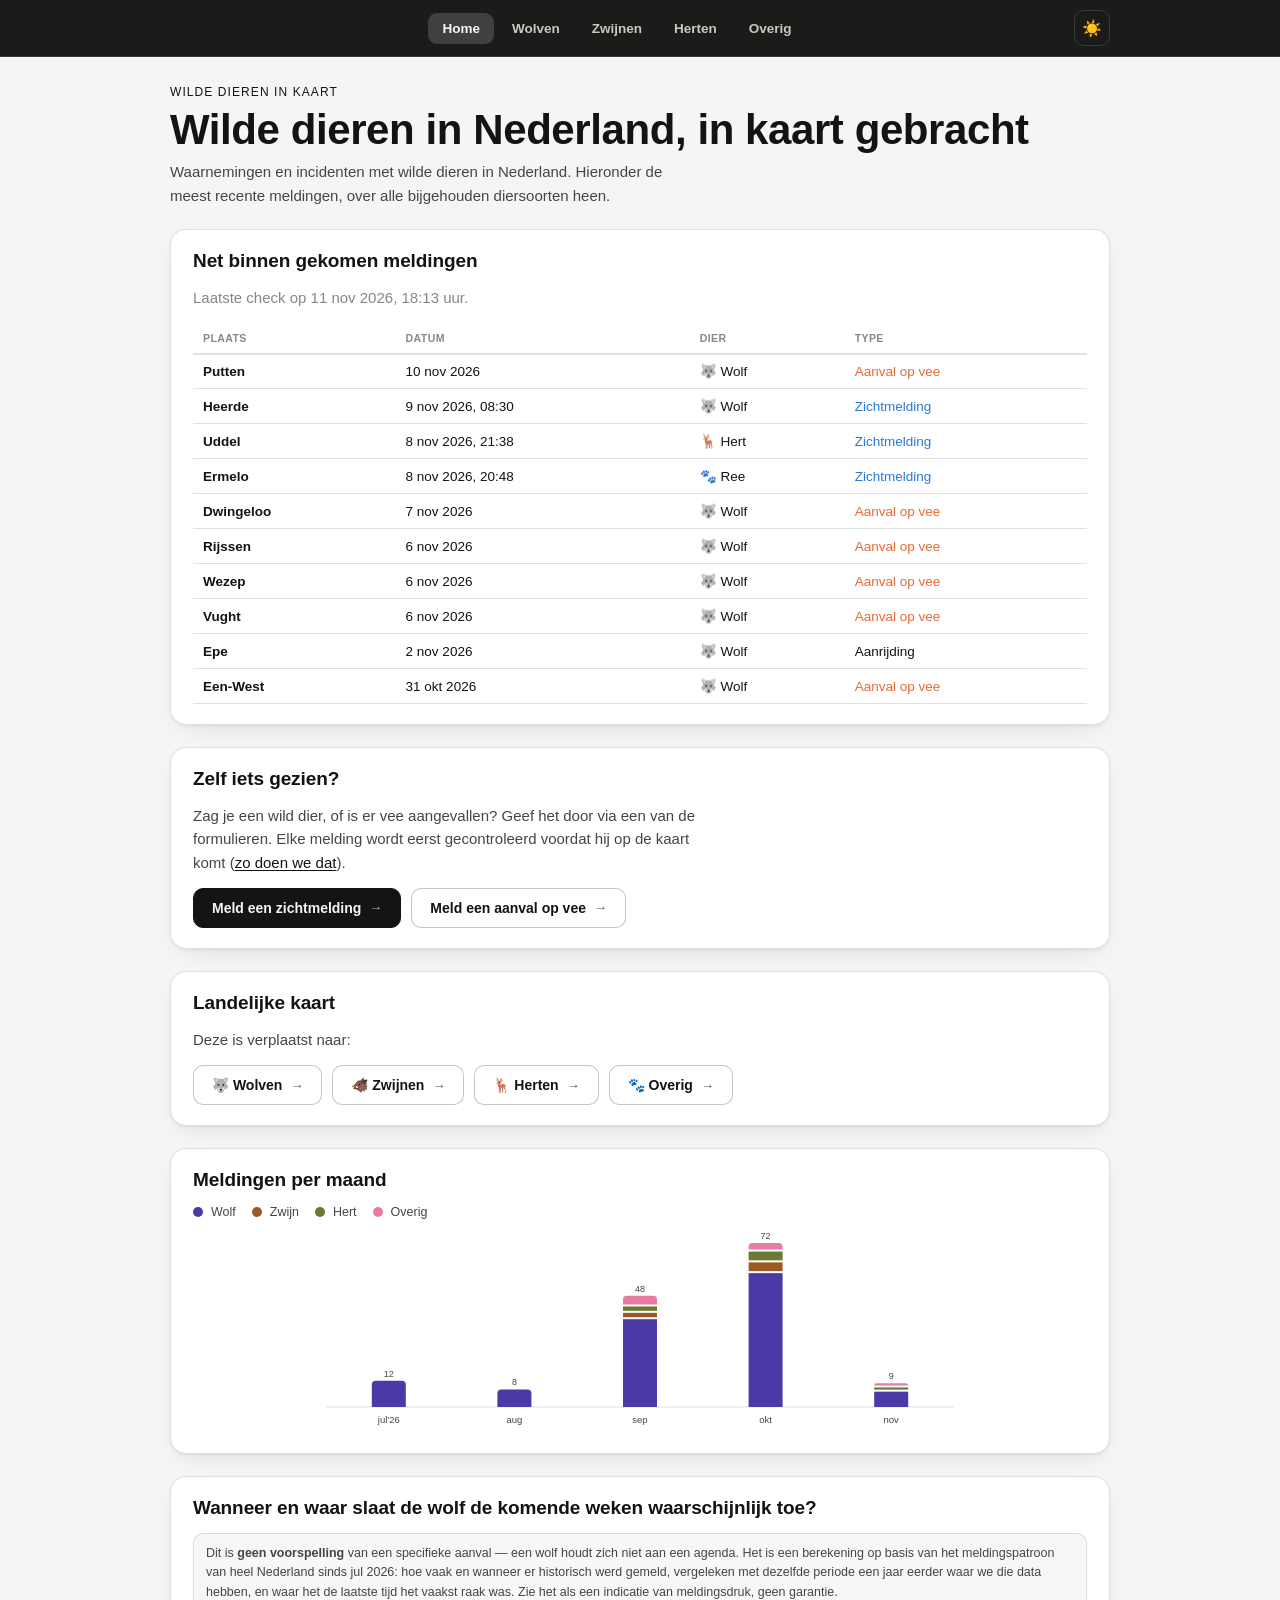
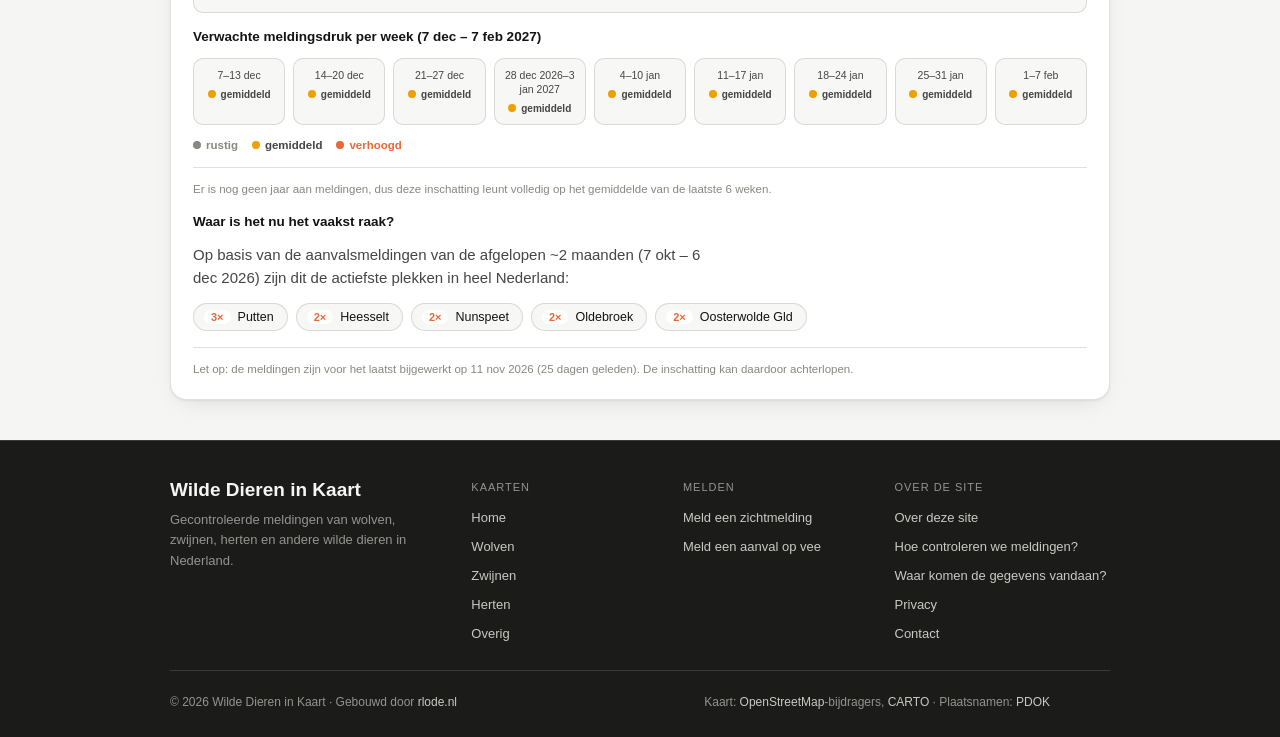
==== index.html @ f34064f2 "Homepage: kaart eruit, knoppen naar de soortpagina's; tabel max 10 en niet scrollbaar De landelijke " ====
<!doctype html>
<html lang="nl">
<head>
<meta charset="utf-8">
<meta name="viewport" content="width=device-width, initial-scale=1">
<script>(function(){try{var t=localStorage.getItem('wolvenkaart-theme');if(t==='dark'||t==='light'){document.documentElement.setAttribute('data-theme',t);}}catch(e){}})();</script>
<title>Wilde Dieren in Kaart | Wolven- en zwijnenmeldingen</title>
<meta name="description" content="Gecontroleerde meldingen van wolven en zwijnen op de kaart: zichtmeldingen en aanvallen op vee, recente meldingen en een vooruitblik. Meld zelf een waarneming.">
<meta name="robots" content="index,follow,max-image-preview:large">
<link rel="canonical" href="https://wildkaart.rlode.nl/">
<meta property="og:url" content="https://wildkaart.rlode.nl/">
<meta property="og:type" content="website">
<meta property="og:site_name" content="Wilde Dieren in Kaart">
<meta property="og:title" content="Wilde Dieren in Kaart | Wolven- en zwijnenmeldingen">
<meta property="og:description" content="Gecontroleerde meldingen van wolven en zwijnen op de kaart: zichtmeldingen en aanvallen op vee, recente meldingen en een vooruitblik. Meld zelf een waarneming.">
<meta property="og:image" content="https://wildkaart.rlode.nl/assets/og-image.png">
<meta property="og:image:width" content="1200">
<meta property="og:image:height" content="630">
<meta property="og:image:alt" content="Wilde Dieren in Kaart: kaart met meldingen van wolven en zwijnen">
<meta property="og:locale" content="nl_NL">
<meta name="twitter:card" content="summary_large_image">
<meta name="twitter:title" content="Wilde Dieren in Kaart | Wolven- en zwijnenmeldingen">
<meta name="twitter:description" content="Gecontroleerde meldingen van wolven en zwijnen op de kaart: zichtmeldingen en aanvallen op vee, recente meldingen en een vooruitblik. Meld zelf een waarneming.">
<meta name="twitter:image" content="https://wildkaart.rlode.nl/assets/og-image.png">
<meta name="theme-color" content="#f5f5f3" media="(prefers-color-scheme: light)">
<meta name="theme-color" content="#121212" media="(prefers-color-scheme: dark)">
<link rel="icon" href="assets/favicon.svg" type="image/svg+xml">
<link rel="icon" href="assets/favicon-32.png" sizes="32x32" type="image/png">
<link rel="icon" href="assets/favicon-16.png" sizes="16x16" type="image/png">
<link rel="apple-touch-icon" href="assets/apple-touch-icon.png">
<script type="application/ld+json">{"@type": "WebSite", "name": "Wilde Dieren in Kaart", "url": "https://wildkaart.rlode.nl/", "inLanguage": "nl", "@context": "https://schema.org", "description": "Kaart met gecontroleerde meldingen van wolven en zwijnen in Nederland."}</script>
<link rel="stylesheet" href="assets/map-tools.css">
<link rel="stylesheet" href="assets/shell.css">
<link rel="stylesheet" href="assets/home.css">

</head>
<body>
<!-- shell:nav -->
<header class="site-header"><div class="site-header-inner">
  <nav class="navbar" aria-label="Hoofdmenu">
    <div class="nav-links">
      <button type="button" class="nav-link active" aria-current="page">Home</button>
      <a href="wolven" class="nav-link">Wolven</a>
      <a href="zwijnen" class="nav-link">Zwijnen</a>
      <a href="herten" class="nav-link">Herten</a>
      <a href="overig" class="nav-link">Overig</a>
    </div>
    <button type="button" class="theme-toggle" id="themeToggle" aria-label="Wissel tussen licht en donker">
      <span class="icon-sun">&#9728;&#65039;</span><span class="icon-moon">&#127769;</span>
    </button>
  </nav>
</div></header>
<!-- /shell:nav -->
<main class="page">
  <header class="hero">
    <p class="eyebrow">Wilde Dieren in Kaart</p>
    <h1>Wilde dieren in Nederland, in kaart gebracht</h1>
    <p class="sub">Waarnemingen en incidenten met wilde dieren in Nederland. Hieronder de meest recente meldingen, over alle bijgehouden diersoorten heen.</p>
  </header>
  <noscript><div class="notice">Voor de meldingen en grafieken op deze pagina is JavaScript nodig. <!-- stat:noscript -->Laatste check op 9 nov 2026, 20:52 uur. Schakel JavaScript in voor de meldingen en grafieken.<!-- /stat:noscript --></div></noscript>

  <section class="animal-card">
    <h2 class="card-title">Net binnen gekomen meldingen</h2>
    <p class="sub" id="lastUpdateNote"><!-- stat:updated -->Laatste check op 9 nov 2026, 20:52 uur.<!-- /stat:updated --></p>
    <div class="report-table-wrap">
      <table class="report-table">
        <thead><tr><th>Plaats</th><th>Datum</th><th>Dier</th><th>Type</th></tr></thead>
        <tbody id="recentReportsBody"><!-- stat:recent --><tr><td class="rt-place" data-label="Plaats">Heerde</td><td data-label="Datum">9 nov 2026, 08:30</td><td data-label="Dier"><a class="rt-species" href="wolven">🐺 Wolf</a></td><td data-label="Type" class="rt-type-zicht">Zichtmelding</td></tr><tr><td class="rt-place" data-label="Plaats">Uddel</td><td data-label="Datum">8 nov 2026, 21:38</td><td data-label="Dier"><a class="rt-species" href="herten">🦌 Hert</a></td><td data-label="Type" class="rt-type-zicht">Zichtmelding</td></tr><tr><td class="rt-place" data-label="Plaats">Ermelo</td><td data-label="Datum">8 nov 2026, 20:48</td><td data-label="Dier"><a class="rt-species" href="overig">🐾 Ree</a></td><td data-label="Type" class="rt-type-zicht">Zichtmelding</td></tr><tr><td class="rt-place" data-label="Plaats">Dwingeloo</td><td data-label="Datum">7 nov 2026</td><td data-label="Dier"><a class="rt-species" href="wolven">🐺 Wolf</a></td><td data-label="Type" class="rt-type-aanval">Aanval op vee</td></tr><tr><td class="rt-place" data-label="Plaats">Rijssen</td><td data-label="Datum">6 nov 2026</td><td data-label="Dier"><a class="rt-species" href="wolven">🐺 Wolf</a></td><td data-label="Type" class="rt-type-aanval">Aanval op vee</td></tr><tr><td class="rt-place" data-label="Plaats">Wezep</td><td data-label="Datum">6 nov 2026</td><td data-label="Dier"><a class="rt-species" href="wolven">🐺 Wolf</a></td><td data-label="Type" class="rt-type-aanval">Aanval op vee</td></tr><tr><td class="rt-place" data-label="Plaats">Vught</td><td data-label="Datum">6 nov 2026</td><td data-label="Dier"><a class="rt-species" href="wolven">🐺 Wolf</a></td><td data-label="Type" class="rt-type-aanval">Aanval op vee</td></tr><tr><td class="rt-place" data-label="Plaats">Epe</td><td data-label="Datum">2 nov 2026</td><td data-label="Dier"><a class="rt-species" href="wolven">🐺 Wolf</a></td><td data-label="Type">Aanrijding</td></tr><tr><td class="rt-place" data-label="Plaats">Een-West</td><td data-label="Datum">31 okt 2026</td><td data-label="Dier"><a class="rt-species" href="wolven">🐺 Wolf</a></td><td data-label="Type" class="rt-type-aanval">Aanval op vee</td></tr><tr><td class="rt-place" data-label="Plaats">Hattemerbroek</td><td data-label="Datum">30 okt 2026, 15:10</td><td data-label="Dier"><a class="rt-species" href="wolven">🐺 Wolf</a></td><td data-label="Type" class="rt-type-aanval">Aanval op vee</td></tr><!-- /stat:recent --></tbody>
      </table>
    </div>
  </section>

  <section class="animal-card" id="reportCta"></section>

  <section class="animal-card">
    <h2 class="card-title">Landelijke kaart</h2>
    <p class="sub">Deze is verplaatst naar:</p>
    <div class="rc-actions">
      <a class="rc-btn" href="wolven">&#128058; Wolven<span class="rc-arrow" aria-hidden="true">&#8594;</span></a>
      <a class="rc-btn" href="zwijnen">&#128023; Zwijnen<span class="rc-arrow" aria-hidden="true">&#8594;</span></a>
      <a class="rc-btn" href="herten">&#129420; Herten<span class="rc-arrow" aria-hidden="true">&#8594;</span></a>
      <a class="rc-btn" href="overig">&#128062; Overig<span class="rc-arrow" aria-hidden="true">&#8594;</span></a>
    </div>
  </section>

  <section class="animal-card">
    <h2 class="card-title">Meldingen per maand</h2>
    <div class="legend" id="chartLegend"></div>
    <div class="chart-wrap" id="monthlyChart" role="img" aria-label="Gestapelde staafdiagram van meldingen per maand, wolf en zwijn, heel Nederland"></div>
  </section>

  <section class="animal-card" id="forecastCard"></section>

</main>
<!-- shell:footer -->
<footer class="site-footer"><div class="site-footer-inner">
    <div class="footer-cols">
      <div class="footer-col footer-brand">
        <p class="fb-name">Wilde Dieren in Kaart</p>
        <p>Gecontroleerde meldingen van wolven, zwijnen, herten en andere wilde dieren in Nederland.</p>
      </div>
      <nav class="footer-col" aria-label="Kaarten">
        <h2>Kaarten</h2>
        <ul>
          <li><a href="./">Home</a></li>
          <li><a href="wolven">Wolven</a></li>
          <li><a href="zwijnen">Zwijnen</a></li>
          <li><a href="herten">Herten</a></li>
          <li><a href="overig">Overig</a></li>
        </ul>
      </nav>
      <nav class="footer-col" aria-label="Melden">
        <h2>Melden</h2>
        <ul>
          <li><a href="melden?type=zichtmelding">Meld een zichtmelding</a></li>
          <li><a href="melden?type=aanval">Meld een aanval op vee</a></li>
        </ul>
      </nav>
      <nav class="footer-col" aria-label="Over de site">
        <h2>Over de site</h2>
        <ul>
          <li><a href="over">Over deze site</a></li>
          <li><a href="over#controle">Hoe controleren we meldingen?</a></li>
          <li><a href="over#bronnen">Waar komen de gegevens vandaan?</a></li>
          <li><a href="over#privacy">Privacy</a></li>
          <li><a href="over#contact">Contact</a></li>
        </ul>
      </nav>
    </div>
    <div class="footer-bottom">
      <div>&copy; 2026 Wilde Dieren in Kaart &middot; Gebouwd door <a href="https://rlode.nl/" target="_blank" rel="noopener noreferrer">rlode.nl</a></div>
      <div>Kaart: <a href="https://www.openstreetmap.org/copyright" target="_blank" rel="noopener noreferrer">OpenStreetMap</a>-bijdragers, <a href="https://carto.com/attributions" target="_blank" rel="noopener noreferrer">CARTO</a> &middot; Plaatsnamen: <a href="https://www.pdok.nl/" target="_blank" rel="noopener noreferrer">PDOK</a></div>
    </div>
  </div></footer>
<!-- /shell:footer -->

<script src="data/wolven-data.js?v=a800dac1f3"></script>
<script src="data/zwijnen-data.js?v=790836105f"></script>
<script src="data/herten-data.js?v=afa062278e"></script>
<script src="data/overig-data.js?v=7ade198641"></script>

<script src="assets/site.js"></script>
<script src="assets/home-stats.js"></script>
<script src="assets/theme.js"></script>

<script>if (window.WDK) WDK.renderReportCta(document.getElementById('reportCta'));</script>
</body>
</html>
---- assets/map-tools.css ----
/* Filterbalk, tijdschuif en hitte-laag (assets/map-tools.js) en de knoppen naar de meldformulieren (WDK.renderReportCta).
   Gebruikt de kleurvariabelen van de pagina's. */
/* #explorer is leeg tot WDK.mountExplorer 'm vult; zonder gereserveerde hoogte springt de kaart eronder omlaag zodra dat
   gebeurt (een layout shift). De hoogtes hieronder zijn gemeten (dichtgeklapt op mobiel, open op desktop; de homepage heeft
   een extra rij door het soortfilter en overschrijft dit in assets/home.css). */
#explorer{ min-height:208px; }
@media (max-width:640px){
  #explorer{ min-height:44px; }
}
.wdk-ex{
  display:flex;
  flex-direction:column;
  gap:10px;
  margin-bottom:10px;
  padding:12px;
  background:var(--map-surface);
  border:1px solid var(--border);
  border-radius:10px;
}
.wdk-panel{ display:block; }
.wdk-head{
  display:flex;
  align-items:center;
  gap:8px 10px;
  list-style:none;
  cursor:pointer;
  user-select:none;
}
.wdk-head::-webkit-details-marker{ display:none; }
.wdk-head::before{
  content:"";
  width:7px;
  height:7px;
  flex:none;
  border-right:2px solid var(--ink-2);
  border-bottom:2px solid var(--ink-2);
  transform:rotate(-45deg);
  transition:transform .15s;
}
.wdk-panel[open] > .wdk-head::before{ transform:rotate(45deg); }
.wdk-title{ font-weight:600; font-size:13.5px; color:var(--ink); white-space:nowrap; }
.wdk-badge{
  font-family:Arial, Helvetica, sans-serif;
  font-size:9.5px;
  font-weight:600;
  text-transform:uppercase;
  letter-spacing:.04em;
  background:var(--accent);
  color:var(--accent-ink);
  padding:2px 7px;
  border-radius:99px;
}
.wdk-badge[hidden]{ display:none; }
.wdk-head-sum{ margin-left:auto; font-size:12px; color:var(--muted); text-align:right; }
.wdk-panel[open] > .wdk-head .wdk-head-sum{ display:none; } /* open: de samenvatting staat al onderaan */
.wdk-head:focus-visible{ outline:2px solid var(--accent); outline-offset:3px; border-radius:6px; }
.wdk-body{ display:flex; flex-direction:column; gap:10px; margin-top:12px; }
.wdk-row{ display:flex; flex-wrap:wrap; align-items:center; gap:8px 12px; }
.wdk-label{
  font-family:Arial, Helvetica, sans-serif;
  font-size:10.5px;
  text-transform:uppercase;
  letter-spacing:.04em;
  color:var(--muted);
  min-width:56px;
}
.wdk-chip{
  appearance:none;
  border:1px solid var(--border-strong);
  background:var(--surface);
  color:var(--ink);
  font:inherit;
  font-family:Arial, Helvetica, sans-serif;
  font-size:12.5px;
  padding:5px 12px 5px 10px;
  border-radius:99px;
  cursor:pointer;
  display:inline-flex;
  align-items:center;
  gap:7px;
}
.wdk-chip[aria-pressed="false"]{ background:transparent; color:var(--muted); }
.wdk-chip[aria-pressed="false"] .swatch{ opacity:.35; }
.wdk-field, .wdk-check{
  display:inline-flex;
  align-items:center;
  gap:6px;
  font-size:12.5px;
  color:var(--ink-2);
}
.wdk-check{ cursor:pointer; }
.wdk-check input{ accent-color:var(--ink); margin:0; cursor:pointer; }
.wdk-date{
  font:inherit;
  font-family:Arial, Helvetica, sans-serif;
  font-size:13px;
  padding:5px 8px;
  border:1px solid var(--border-strong);
  border-radius:8px;
  background:var(--surface);
  color:var(--ink);
}
.wdk-btn{
  appearance:none;
  border:1px solid var(--border-strong);
  background:var(--surface);
  color:var(--ink);
  font:inherit;
  font-family:Arial, Helvetica, sans-serif;
  font-size:12.5px;
  font-weight:600;
  padding:5px 12px;
  border-radius:8px;
  cursor:pointer;
}
.wdk-btn:hover:not(:disabled){ background:var(--tab-bg); }
.wdk-btn:disabled{ opacity:.4; cursor:default; }
.wdk-play{
  appearance:none;
  width:34px;
  height:34px;
  flex:none;
  border:none;
  border-radius:50%;
  background:var(--accent);
  color:var(--accent-ink);
  font-size:12px;
  line-height:1;
  cursor:pointer;
  display:flex;
  align-items:center;
  justify-content:center;
}
.wdk-play:disabled{ opacity:.4; cursor:default; }
.wdk-slider{ flex:1 1 160px; min-width:120px; accent-color:var(--accent); cursor:pointer; }
.wdk-month{
  min-width:92px;
  font-family:Arial, Helvetica, sans-serif;
  font-size:12px;
  font-weight:500;
  color:var(--ink);
}
.wdk-foot{ justify-content:space-between; }
.wdk-summary{ flex:1; min-width:140px; font-size:12.5px; color:var(--ink-2); text-align:center; }
.wdk-chip:focus-visible, .wdk-btn:focus-visible, .wdk-play:focus-visible,
.wdk-date:focus-visible, .wdk-slider:focus-visible, .wdk-check input:focus-visible{ outline:2px solid var(--accent); outline-offset:2px; }
@media (max-width:640px){
  .wdk-label{ min-width:52px; }
  .wdk-summary{ order:3; flex-basis:100%; text-align:left; }
  .wdk-chip, .wdk-btn{ padding-block:8px; }
  .wdk-date{ padding-block:8px; }
}

/* Knoppen naar de meldformulieren */
.rc-actions{ display:flex; flex-wrap:wrap; gap:10px; }
.rc-btn{
  display:inline-flex;
  align-items:center;
  gap:8px;
  padding:11px 18px;
  border-radius:10px;
  border:1px solid var(--border-strong);
  background:var(--surface);
  color:var(--ink);
  font-family:Arial, Helvetica, sans-serif;
  font-size:14px;
  font-weight:600;
  text-decoration:none;
}
.rc-btn:hover{ background:var(--tab-bg); }
.rc-btn.is-primary{ background:var(--accent); color:var(--accent-ink); border-color:var(--accent); }
.rc-btn.is-primary:hover{ filter:brightness(1.15); background:var(--accent); }
.rc-btn:focus-visible{ outline:2px solid var(--accent); outline-offset:2px; }
.rc-arrow{ opacity:.7; font-size:13px; }
@media (max-width:520px){ .rc-btn{ flex:1 1 100%; justify-content:center; } }

/* Links in lopende tekst: de kleur van de pagina in plaats van het standaardblauw van de browser */
.sub a, .card-foot a, .notice a{ color:var(--ink); text-underline-offset:2px; }
.sub a:hover, .card-foot a:hover, .notice a:hover{ text-decoration-thickness:2px; }

/* Regel onder de cijfers: wat er buiten het getoonde gebied is gemeld */
.stats-note{ margin:-10px 4px 0; font-size:12.5px; line-height:1.5; color:var(--muted); }
.stats-note:empty{ display:none; }

/* Clusters op de kaart (WDK.clusterLayer in assets/map-tools.js): één bolletje met het aantal meldingen */
.wdk-cluster-icon{ background:none; border:none; }
.wdk-cluster{
  position:relative;
  width:100%;
  height:100%;
  box-sizing:border-box;
  display:flex;
  align-items:center;
  justify-content:center;
  border-radius:50%;
  border:2px solid var(--map-surface);
  background:var(--c);
  color:#fff;
  font-family:Arial, Helvetica, sans-serif;
  font-weight:600;
  font-size:13px;
  text-shadow:0 1px 2px rgba(0,0,0,.55);
  box-shadow:0 1px 4px rgba(0,0,0,.3);
  cursor:pointer;
}
.wdk-cluster::before{ content:""; position:absolute; inset:-6px; border-radius:50%; background:var(--c); opacity:.28; z-index:-1; }
.wdk-cluster-icon:focus-visible .wdk-cluster{ outline:2px solid var(--accent); outline-offset:3px; }
---- assets/shell.css ----
/* Menubalk en voettekst (staan als sjabloon in tools/build_shell.py; niet met de hand in de pagina's aanpassen).
   Beide hebben een eigen achtergrondkleur over de volle breedte; de inhoud blijft binnen 980px.
   De kleur pas je hieronder aan met --bar-bg. */
:root{
  --bar-bg:#1b1c1a;
  --bar-ink:#f5f5f3;
  --bar-ink-2:#c9c9c3;
  --bar-muted:#93948e;
  --bar-border:rgba(255,255,255,.14);
  --bar-hover:rgba(255,255,255,.10);
  --bar-active:rgba(255,255,255,.16);
}
@media (prefers-color-scheme: dark){
  :root:not([data-theme="light"]){ --bar-bg:#070707; }
}
:root[data-theme="dark"]{ --bar-bg:#070707; }

/* de balken lopen tot de rand van het scherm, dus geen standaardmarge van de browser */
body{ margin:0; }

/* ---------------------------------------------------------------- menubalk */
.site-header{ background:var(--bar-bg); border-bottom:1px solid var(--bar-border); }
.site-header-inner{ max-width:980px; margin:0 auto; padding:10px 20px; }
.site-header .navbar{ margin:0; }
.site-header .nav-link{ color:var(--bar-ink-2); }
.site-header .nav-link:not(.is-soon):not(.active):hover{ background:var(--bar-hover); color:var(--bar-ink); }
.site-header .nav-link.active{ background:var(--bar-active); color:var(--bar-ink); }
.site-header .nav-link.is-soon{ color:var(--bar-muted); }
.site-header .nav-link .soon-tag{ background:var(--bar-hover); color:var(--bar-muted); }
.site-header .theme-toggle{ background:transparent; border-color:var(--bar-border); color:var(--bar-ink); }
.site-header .theme-toggle:hover{ background:var(--bar-hover); }
.site-header .nav-link:focus-visible,
.site-header .theme-toggle:focus-visible{ outline:2px solid var(--bar-ink); outline-offset:2px; }

/* ---------------------------------------------------------------- voettekst */
footer.site-footer{
  display:block;
  margin:0;
  padding:0;
  background:var(--bar-bg);
  color:var(--bar-muted);
  border-top:1px solid var(--bar-border);
  font-size:13px;
  line-height:1.6;
}
.site-footer-inner{ max-width:980px; margin:0 auto; padding:38px 20px 24px; display:flex; flex-direction:column; gap:26px; }
.site-footer a{ color:var(--bar-ink-2); text-decoration:none; }
.site-footer a:hover{ color:var(--bar-ink); text-decoration:underline; text-underline-offset:3px; }
.site-footer a:focus-visible{ outline:2px solid var(--bar-ink); outline-offset:2px; border-radius:3px; }

.footer-cols{ display:grid; grid-template-columns:1.5fr 1fr 1fr 1.2fr; gap:28px 32px; }
.footer-col h2{
  margin:0 0 12px;
  font-family:Arial, Helvetica, sans-serif;
  font-size:11px;
  font-weight:500;
  letter-spacing:.09em;
  text-transform:uppercase;
  color:var(--bar-muted);
}
.footer-col ul{ list-style:none; margin:0; padding:0; display:flex; flex-direction:column; gap:8px; }
.footer-brand .fb-name{ margin:0 0 8px; font-family:Arial, Helvetica, sans-serif; font-weight:600; font-size:19px; line-height:1.2; color:var(--bar-ink); }
.footer-brand p{ margin:0; max-width:34ch; }

.footer-notes{ display:flex; flex-direction:column; gap:6px; padding-top:22px; border-top:1px solid var(--bar-border); font-size:12px; }
.footer-notes > div:empty{ display:none; }

.footer-bottom{
  display:flex;
  flex-wrap:wrap;
  justify-content:space-between;
  gap:6px 28px;
  padding-top:22px;
  padding-right:60px; /* ruimte voor de knop "naar boven", die rechtsonder over de pagina zweeft */
  border-top:1px solid var(--bar-border);
  font-size:12px;
}

@media (max-width:760px){
  .footer-cols{ grid-template-columns:1fr 1fr; }
  .footer-brand{ grid-column:1 / -1; }
  .footer-col:last-child{ grid-column:1 / -1; } /* "Over de site" heeft lange links: de volle breedte */
  .site-footer-inner{ padding-top:30px; }
}
---- assets/home.css ----
/* Opmaak van de homepage (index.html). */
  :root{
    color-scheme: light;
    --bg:#f5f5f3;
    --surface:#ffffff;
    --map-surface:#f7f7f5;
    --ink:#131313;
    --ink-2:#454545;
    --muted:#87887f;
    --border:rgba(17,17,17,.13);
    --border-strong:rgba(17,17,17,.24);
    --accent:#141414;
    --accent-ink:#f5f5f3;
    --grid:#e4e4e1;
    --land:#ececea;
    --water:#dde7ea;
    --tab-bg:#e7e7e4;
    --s-zicht:#2a78d6;
    --s-aanval:#eb6834;
    --s-overig:#1baf7a;
    --pal-1:#2a78d6;
    --pal-2:#eb6834;
    --pal-3:#1baf7a;
    --pal-4:#eda100;
    --pal-5:#e87ba4;
    --pal-6:#008300;
    --pal-7:#4a3aa7;
    --species-zwijn:#9c5a26;
    --species-hert:#6b7a33;
    --shadow: 0 1px 2px rgba(21,32,24,.06), 0 8px 24px -12px rgba(21,32,24,.18);
  }
  @media (prefers-color-scheme: dark){
    :root:not([data-theme="light"]){
      color-scheme: dark;
      --bg:#121212;
      --surface:#1c1c1c;
      --map-surface:#161616;
      --ink:#f2f2f0;
      --ink-2:#bdbdbd;
      --muted:#8a8a86;
      --border:rgba(255,255,255,.13);
      --border-strong:rgba(255,255,255,.24);
      --accent:#e8e8e8;
      --accent-ink:#121212;
      --grid:#2a2a2a;
      --land:#242424;
      --water:#132229;
      --tab-bg:#232323;
      --s-zicht:#3987e5;
      --s-aanval:#d95926;
      --s-overig:#199e70;
      --pal-1:#3987e5;
      --pal-2:#d95926;
      --pal-3:#199e70;
      --pal-4:#c98500;
      --pal-5:#d55181;
      --pal-6:#008300;
      --pal-7:#9085e9;
    --species-zwijn:#c07f3f;
      --species-hert:#a3b568;
      --shadow: 0 1px 2px rgba(0,0,0,.3), 0 8px 28px -12px rgba(0,0,0,.55);
    }
  }
  :root[data-theme="dark"]{
    color-scheme: dark;
    --bg:#121212;
    --surface:#1c1c1c;
    --map-surface:#161616;
    --ink:#f2f2f0;
    --ink-2:#bdbdbd;
    --muted:#8a8a86;
    --border:rgba(255,255,255,.13);
    --border-strong:rgba(255,255,255,.24);
    --accent:#e8e8e8;
    --accent-ink:#121212;
    --grid:#2a2a2a;
    --land:#242424;
    --water:#132229;
    --tab-bg:#232323;
    --s-zicht:#3987e5;
    --s-aanval:#d95926;
    --s-overig:#199e70;
    --pal-1:#3987e5;
    --pal-2:#d95926;
    --pal-3:#199e70;
    --pal-4:#c98500;
    --pal-5:#d55181;
    --pal-6:#008300;
    --pal-7:#9085e9;
    --species-zwijn:#c07f3f;
    --species-hert:#a3b568;
    --shadow: 0 1px 2px rgba(0,0,0,.3), 0 8px 28px -12px rgba(0,0,0,.55);
  }

  *{box-sizing:border-box;}
  body{
    background:var(--bg);
    color:var(--ink);
    font-family:Arial, Helvetica, sans-serif;
  }
  .page{
    max-width:980px;
    margin:0 auto;
    padding-inline:20px;
    padding-block: 28px 40px;
    display:flex;
    flex-direction:column;
    gap:22px;
  }
  .navbar{
    display:flex;
    align-items:center;
    gap:10px;
    margin-bottom:-6px;
  }
  .nav-links{
    flex:1;
    display:flex;
    justify-content:center;
    gap:4px;
    flex-wrap:wrap;
  }
  .nav-link{
    appearance:none;
    border:none;
    background:transparent;
    font:inherit;
    font-family:Arial, Helvetica, sans-serif;
    font-weight:600;
    font-size:13.5px;
    color:var(--ink-2);
    padding:8px 14px;
    border-radius:9px;
    cursor:pointer;
    display:flex;
    align-items:center;
    gap:6px;
    white-space:nowrap;
    text-decoration:none;
  }
  .nav-link.active{ background:var(--tab-bg); color:var(--ink); }
  .nav-link:not(.is-soon):not(.active):hover{ background:var(--tab-bg); }
  .nav-link.is-soon{ color:var(--muted); cursor:default; opacity:.75; }
  .nav-link .soon-tag{
    font-family:Arial, Helvetica, sans-serif;
    font-size:9px;
    font-weight:600;
    text-transform:uppercase;
    letter-spacing:.04em;
    background:var(--grid);
    color:var(--muted);
    padding:2px 6px;
    border-radius:99px;
  }
  .theme-toggle{
    appearance:none;
    border:1px solid var(--border);
    background:var(--surface);
    color:var(--ink);
    width:36px;
    height:36px;
    border-radius:10px;
    cursor:pointer;
    display:flex;
    align-items:center;
    justify-content:center;
    font-size:16px;
    flex:none;
  }
  .theme-toggle:hover{ background:var(--tab-bg); }
  .theme-toggle:focus-visible{ outline:2px solid var(--accent); outline-offset:2px; }
  .theme-toggle .icon-moon{ display:none; }
  @media (prefers-color-scheme: dark){
    :root:not([data-theme="light"]) .theme-toggle .icon-moon{ display:inline; }
    :root:not([data-theme="light"]) .theme-toggle .icon-sun{ display:none; }
  }
  :root[data-theme="dark"] .theme-toggle .icon-moon{ display:inline; }
  :root[data-theme="dark"] .theme-toggle .icon-sun{ display:none; }
  @media (max-width:520px){
    .nav-link{ padding:7px 9px; font-size:12.5px; }
    .nav-link .soon-tag{ display:none; }
    .nav-links{
      flex-wrap:nowrap;
      justify-content:flex-start;
      overflow-x:auto;
      -webkit-overflow-scrolling:touch;
      scrollbar-width:none;
      min-width:0;
    }
    .nav-links::-webkit-scrollbar{ display:none; }
  }

  .hero{ display:flex; flex-direction:column; gap:8px; }
  .eyebrow{
    font-family:Arial, Helvetica, sans-serif;
    font-size:12px;
    letter-spacing:.09em;
    text-transform:uppercase;
    color:var(--accent);
    margin:0;
  }
  h1{
    font-family:Arial, Helvetica, sans-serif;
    font-weight:600;
    font-size:clamp(28px, 5vw, 42px);
    line-height:1.08;
    margin:0;
    text-wrap:balance;
    letter-spacing:-.01em;
  }
  .sub{
    margin:0;
    max-width:62ch;
    color:var(--ink-2);
    font-size:15px;
    line-height:1.55;
  }
  .sub b{ color:var(--ink); font-weight:600; }

  .map-search{ position:relative; margin-bottom:10px; }
  .search-input{
    width:100%;
    font:inherit;
    font-family:Arial, Helvetica, sans-serif;
    font-size:16px;
    padding:12px 14px;
    border-radius:10px;
    border:1px solid var(--border);
    background:var(--map-surface);
    color:var(--ink);
  }
  .search-input:focus{ outline:2px solid var(--accent); outline-offset:1px; }
  .search-input::placeholder{ color:var(--muted); }
  .search-results{
    position:absolute;
    top:calc(100% + 4px);
    left:0; right:0;
    background:var(--surface);
    border:1px solid var(--border);
    border-radius:10px;
    box-shadow:var(--shadow);
    max-height:280px;
    overflow-y:auto;
    z-index:6;
  }
  .search-item{
    display:flex;
    flex-direction:column;
    gap:2px;
    padding:9px 14px;
    cursor:pointer;
    border-bottom:1px solid var(--border);
  }
  .search-item:last-child{ border-bottom:none; }
  .search-item:hover, .search-item.active{ background:var(--tab-bg); }
  .search-item .si-name{ font-size:13.5px; font-weight:600; color:var(--ink); }
  .search-item .si-meta{ font-size:11.5px; color:var(--muted); }
  .search-empty{ padding:11px 14px; font-size:12.5px; color:var(--muted); }
  .map-wrap{
    position:relative;
    border-radius:10px;
    overflow:hidden;
    background:var(--water);
    border:1px solid var(--border);
  }
  .zoom-controls{
    position:absolute;
    right:10px;
    bottom:10px;
    z-index:6;
    display:flex;
    flex-direction:column;
    gap:1px;
    background:var(--border);
    border:1px solid var(--border);
    border-radius:9px;
    overflow:hidden;
    box-shadow:var(--shadow);
  }
  .zoom-controls button{
    appearance:none;
    border:none;
    background:var(--surface);
    color:var(--ink);
    width:30px;
    height:30px;
    font-size:16px;
    line-height:1;
    cursor:pointer;
    display:flex;
    align-items:center;
    justify-content:center;
    font-family:Arial, Helvetica, sans-serif;
  }
  .zoom-controls button:hover{ background:var(--tab-bg); }
  .zoom-controls button:focus-visible{ outline:2px solid var(--accent); outline-offset:-2px; }
  .map-foot{
    display:flex;
    justify-content:space-between;
    align-items:center;
    gap:12px;
    flex-wrap:wrap;
    padding:10px 4px 6px;
  }

  .legend{
    display:flex;
    flex-wrap:wrap;
    gap:16px;
    align-items:center;
    font-size:12.5px;
    color:var(--ink-2);
  }
  .legend-group{ display:flex; align-items:center; gap:8px; }
  .swatch{ width:10px; height:10px; border-radius:50%; display:inline-block; flex:none; }

  .chart-wrap{ width:100%; height:200px; }
  .chart-wrap svg{ width:100%; height:100%; display:block; overflow:visible; }
  .chart-wrap text{ fill:var(--ink-2); font-family:Arial, Helvetica, sans-serif; }
  .chart-wrap .chart-bar{ transition:opacity .15s; }
  .chart-wrap .chart-bar:hover{ opacity:.8; }

  .animal-card{
    background:var(--surface);
    border:1px solid var(--border);
    border-radius:16px;
    box-shadow:var(--shadow);
    padding:20px 22px;
    display:flex;
    flex-direction:column;
    gap:14px;
  }
  .card-title{
    font-family:Arial, Helvetica, sans-serif;
    font-weight:600;
    font-size:19px;
    margin:0;
    letter-spacing:-.005em;
  }
  .map-wrap{ height:460px; }
  @media (max-width:640px){ .map-wrap{ height:360px; } }
  #nlMap{ width:100%; height:100%; background:var(--water); }
  .leaflet-container{ position:relative; z-index:0; font-family:Arial, Helvetica, sans-serif; background:var(--water); }
  .leaflet-control-attribution{ font-size:10px; background:rgba(255,255,255,.75); }
  .leaflet-control-zoom{ display:none; }
  .leaflet-popup-content-wrapper{
    background:var(--ink);
    color:var(--bg);
    border-radius:10px;
    box-shadow:0 10px 30px -8px rgba(0,0,0,.45);
  }
  .leaflet-popup-content{ margin:8px 10px; font-size:12.5px; line-height:1.4; font-weight:600; }
  .leaflet-popup-tip{ background:var(--ink); }
  .leaflet-popup-close-button{ color:var(--bg) !important; opacity:.7; }
  .leaflet-popup-close-button:hover{ opacity:1; }
  .tt-name{ font-family:Arial, Helvetica, sans-serif; font-weight:700; font-size:13.5px; margin-bottom:3px; }
  .exact-badge{ color:var(--muted); font-weight:700; margin-left:4px; font-size:.85em; }
  .tt-row{ display:flex; justify-content:space-between; gap:10px; font-family:Arial, Helvetica, sans-serif; font-size:11px; font-weight:500; opacity:.92; }
  .tt-dates{ margin-top:6px; padding-top:6px; border-top:1px solid rgba(255,255,255,.18); font-family:Arial, Helvetica, sans-serif; font-size:10.5px; font-weight:500; opacity:.85; }
  .tt-dates div.date-row{ white-space:nowrap; }
  .tt-dates a{ color:var(--bg); }

  .card-foot{
    font-size:11.5px;
    color:var(--muted);
    line-height:1.6;
    border-top:1px solid var(--border);
    padding-top:12px;
    margin-top:2px;
  }
  .card-foot a{ color:var(--ink-2); }
  .notice{
    font-size:12.5px;
    color:var(--ink-2);
    line-height:1.55;
    background:var(--map-surface);
    border:1px solid var(--border);
    border-radius:10px;
    padding:10px 12px;
  }
  .sub-h{
    font-family:Arial, Helvetica, sans-serif;
    font-weight:600;
    font-size:13.5px;
    color:var(--ink);
    margin:2px 0 0;
  }
  .week-strip{
    display:grid;
    grid-template-columns:repeat(auto-fill, minmax(92px, 1fr));
    gap:8px;
  }
  .week-card{
    background:var(--map-surface);
    border:1px solid var(--border);
    border-radius:10px;
    padding:10px 6px;
    display:flex;
    flex-direction:column;
    align-items:center;
    gap:6px;
    text-align:center;
  }
  .week-range{
    font-family:Arial, Helvetica, sans-serif;
    font-size:10.5px;
    color:var(--ink-2);
    line-height:1.3;
  }
  .week-badge{ display:flex; align-items:center; gap:5px; font-size:10px; font-weight:600; color:var(--muted); }
  .week-badge .dot{ width:8px; height:8px; border-radius:50%; flex:none; }
  .lvl-rustig .dot{ background:var(--muted); }
  .lvl-gemiddeld .dot{ background:var(--pal-4); }
  .lvl-verhoogd .dot{ background:var(--s-aanval); }
  .lvl-verhoogd.week-badge{ color:var(--s-aanval); }
  .lvl-gemiddeld.week-badge{ color:var(--ink-2); }
  .level-legend{ display:flex; flex-wrap:wrap; gap:14px; font-size:11.5px; color:var(--muted); }
  .level-legend .week-badge{ font-size:11.5px; }
  .hotspot-list{ display:flex; flex-wrap:wrap; gap:8px; }
  .hotspot-chip{
    display:flex;
    align-items:center;
    gap:7px;
    background:var(--map-surface);
    border:1px solid var(--border);
    border-radius:99px;
    padding:6px 13px 6px 10px;
    font-size:12.5px;
    color:var(--ink);
  }
  .hotspot-chip .hc-n{
    font-family:Arial, Helvetica, sans-serif;
    font-size:11px;
    font-weight:600;
    color:var(--s-aanval);
    background:var(--surface);
    border-radius:99px;
    padding:1px 7px;
  }
  @media (max-width:640px){
    .zoom-controls button{ width:38px; height:38px; font-size:18px; }
    .search-item{ padding:11px 14px; }
    .week-strip{ grid-template-columns:repeat(3, 1fr); }
  }
  @media (max-width:360px){
    .week-strip{ grid-template-columns:repeat(2, 1fr); }
  }

  footer{
    display:flex;
    flex-direction:column;
    gap:6px;
    font-size:12px;
    color:var(--muted);
    line-height:1.6;
    border-top:1px solid var(--border);
    padding-top:16px;
  }
  footer a{ color:var(--ink-2); }

  @media (max-width:640px){
    h1{ font-size:26px; }
  }
  table.report-table{
    width:100%;
    border-collapse:collapse;
    font-size:13.5px;
  }
  table.report-table th, table.report-table td{
    text-align:left;
    padding:9px 10px;
    border-bottom:1px solid var(--border);
  }
  table.report-table th{
    font-family:Arial, Helvetica, sans-serif;
    font-size:10.5px;
    text-transform:uppercase;
    letter-spacing:.04em;
    color:var(--muted);
    font-weight:600;
  }
  /* het venster toont ongeveer tien meldingen; scroll voor de rest (tot 25). De kopregel blijft bovenaan staan. */
  table.report-table thead th{ box-shadow:0 1px 0 var(--border); }
  table.report-table td.rt-place{ font-weight:600; color:var(--ink); }
  table.report-table tbody tr:hover{ background:var(--tab-bg); }
  table.report-table a.rt-species{ color:inherit; text-decoration:none; display:inline-flex; align-items:center; gap:5px; }
  table.report-table a.rt-species:hover{ text-decoration:underline; }
  table.report-table td.rt-type-zicht{ color:var(--s-zicht); }
  table.report-table td.rt-type-aanval{ color:var(--s-aanval); }
  #lastUpdateNote{ color:var(--muted); }
  @media (max-width:640px){
    table.report-table thead{ display:none; }
    table.report-table, table.report-table tbody, table.report-table tr, table.report-table td{ display:block; width:100%; }
    table.report-table tr{
      border:1px solid var(--border);
      border-radius:10px;
      padding:10px 12px;
      margin-bottom:8px;
    }
    table.report-table td{
      display:flex;
      justify-content:space-between;
      align-items:center;
      gap:10px;
      padding:5px 0;
      border-bottom:none;
      font-size:13px;
    }
    table.report-table td::before{
      content: attr(data-label);
      font-family:Arial, Helvetica, sans-serif;
      font-size:10px;
      text-transform:uppercase;
      letter-spacing:.04em;
      color:var(--muted);
      flex:none;
    }
    table.report-table td.rt-place{ order:-1; padding-top:0; }
    table.report-table td.rt-place::before{ display:none; }
    table.report-table td.rt-place{ font-size:14.5px; }
  }
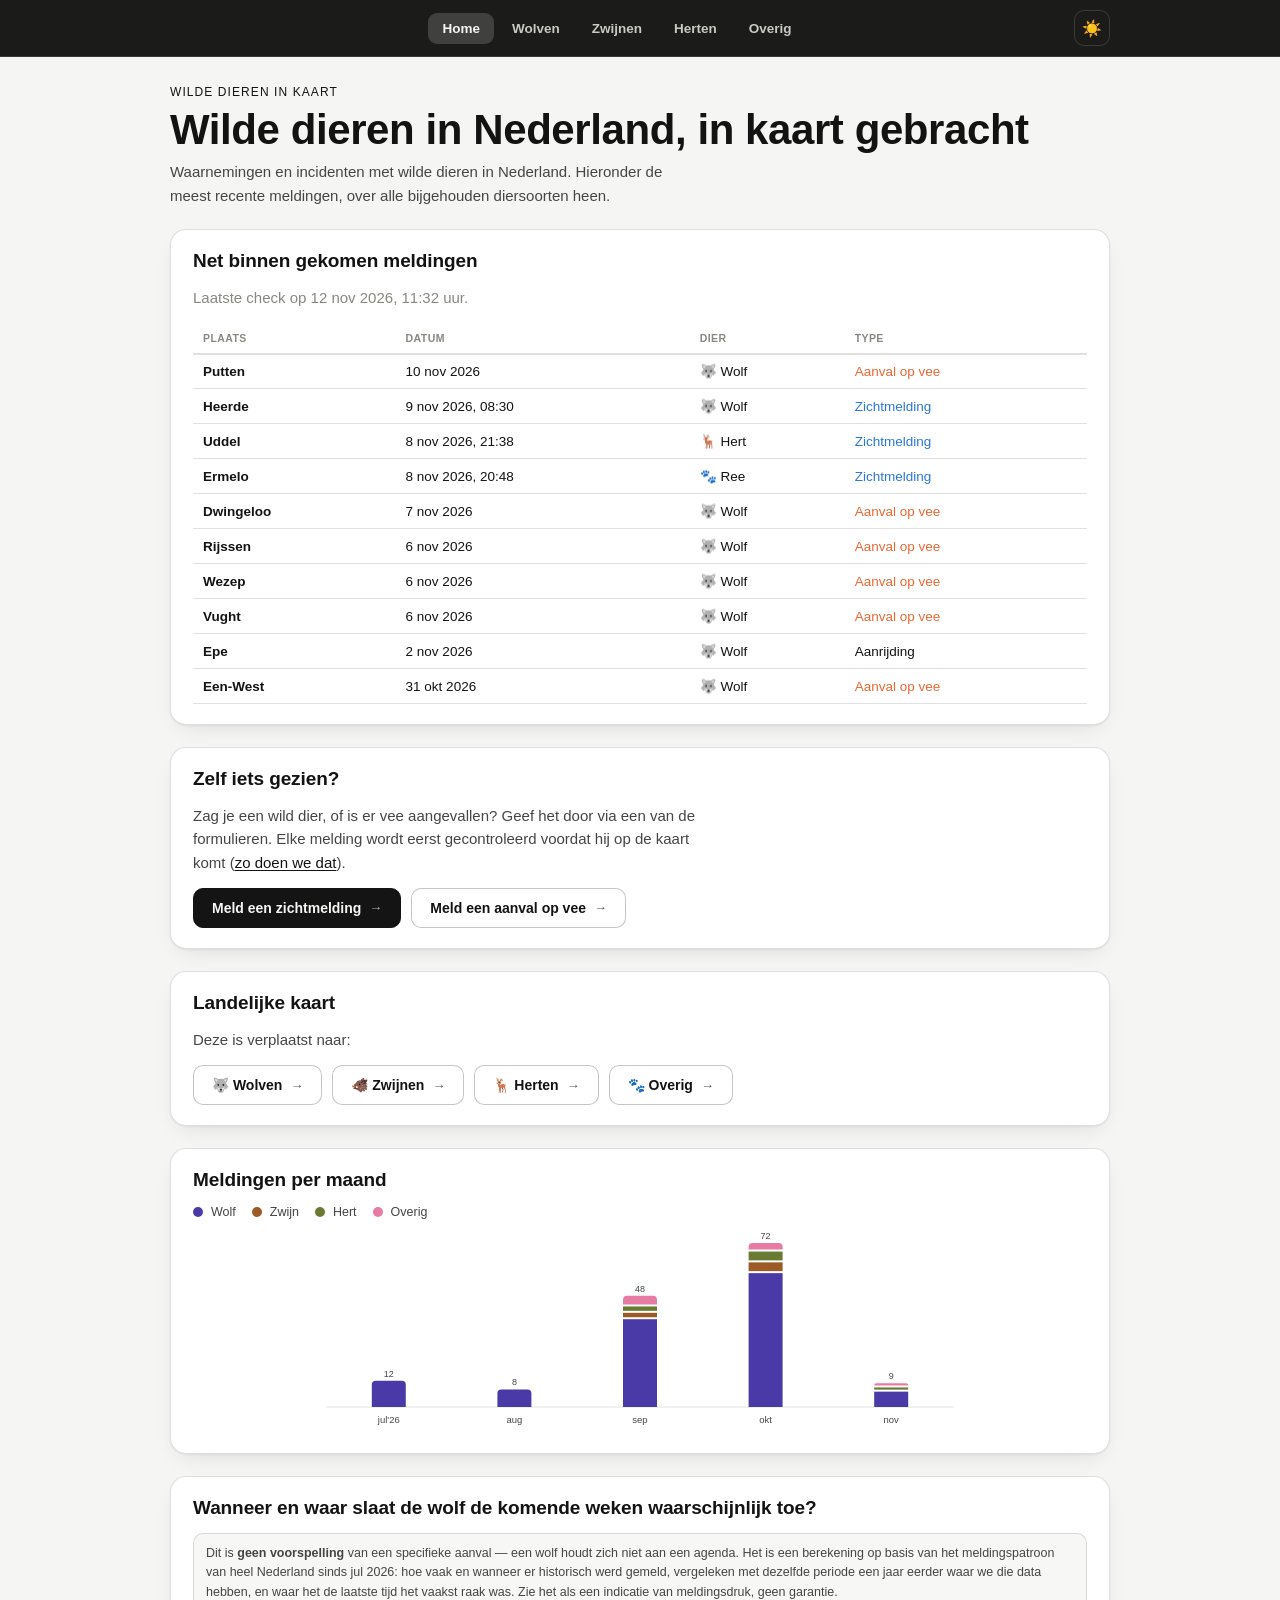
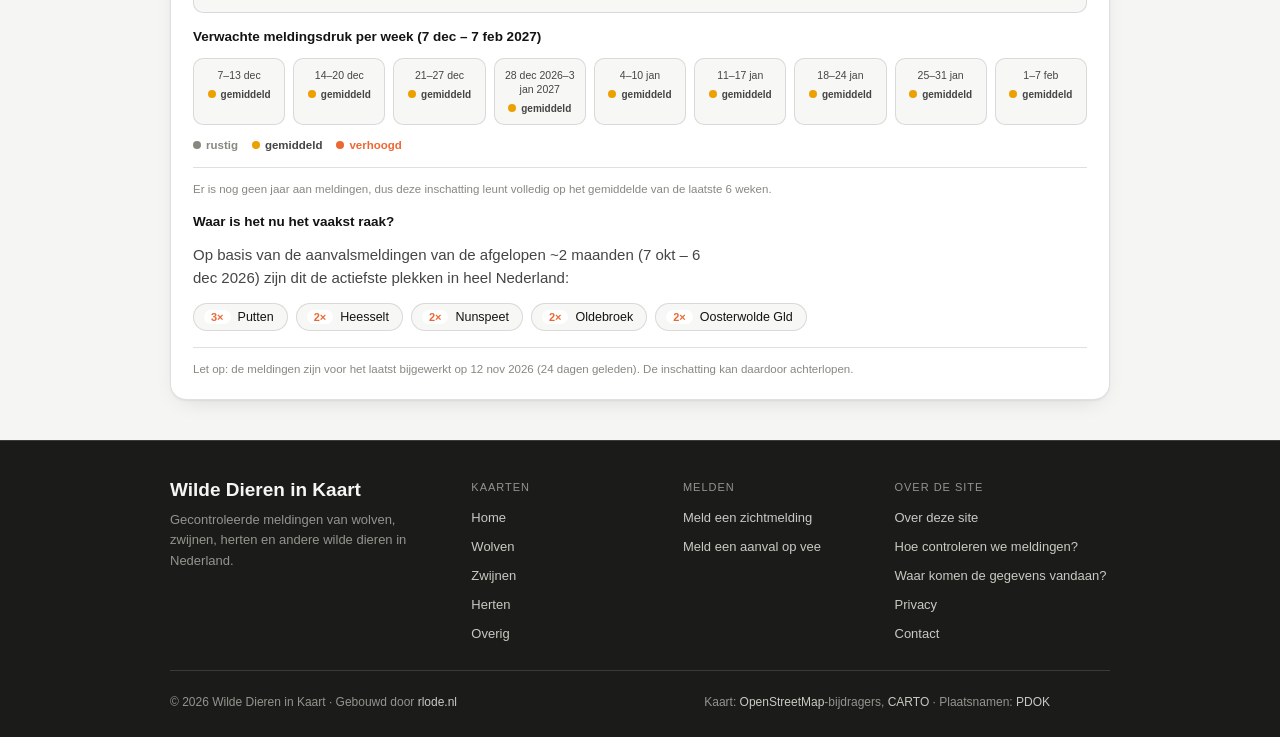
==== commit 03a8062a: "Aanvallen op vee: alleen plaats of dorp, nooit de exacte locatie Meldformulier vraagt bij een aanval" ====
--- a/index.html
+++ b/index.html
@@ -57,15 +57,15 @@
     <h1>Wilde dieren in Nederland, in kaart gebracht</h1>
     <p class="sub">Waarnemingen en incidenten met wilde dieren in Nederland. Hieronder de meest recente meldingen, over alle bijgehouden diersoorten heen.</p>
   </header>
-  <noscript><div class="notice">Voor de meldingen en grafieken op deze pagina is JavaScript nodig. <!-- stat:noscript -->Laatste check op 9 nov 2026, 20:52 uur. Schakel JavaScript in voor de meldingen en grafieken.<!-- /stat:noscript --></div></noscript>
+  <noscript><div class="notice">Voor de meldingen en grafieken op deze pagina is JavaScript nodig. <!-- stat:noscript -->Laatste check op 12 nov 2026, 11:32 uur. Schakel JavaScript in voor de meldingen en grafieken.<!-- /stat:noscript --></div></noscript>
 
   <section class="animal-card">
     <h2 class="card-title">Net binnen gekomen meldingen</h2>
-    <p class="sub" id="lastUpdateNote"><!-- stat:updated -->Laatste check op 9 nov 2026, 20:52 uur.<!-- /stat:updated --></p>
+    <p class="sub" id="lastUpdateNote"><!-- stat:updated -->Laatste check op 12 nov 2026, 11:32 uur.<!-- /stat:updated --></p>
     <div class="report-table-wrap">
       <table class="report-table">
         <thead><tr><th>Plaats</th><th>Datum</th><th>Dier</th><th>Type</th></tr></thead>
-        <tbody id="recentReportsBody"><!-- stat:recent --><tr><td class="rt-place" data-label="Plaats">Heerde</td><td data-label="Datum">9 nov 2026, 08:30</td><td data-label="Dier"><a class="rt-species" href="wolven">🐺 Wolf</a></td><td data-label="Type" class="rt-type-zicht">Zichtmelding</td></tr><tr><td class="rt-place" data-label="Plaats">Uddel</td><td data-label="Datum">8 nov 2026, 21:38</td><td data-label="Dier"><a class="rt-species" href="herten">🦌 Hert</a></td><td data-label="Type" class="rt-type-zicht">Zichtmelding</td></tr><tr><td class="rt-place" data-label="Plaats">Ermelo</td><td data-label="Datum">8 nov 2026, 20:48</td><td data-label="Dier"><a class="rt-species" href="overig">🐾 Ree</a></td><td data-label="Type" class="rt-type-zicht">Zichtmelding</td></tr><tr><td class="rt-place" data-label="Plaats">Dwingeloo</td><td data-label="Datum">7 nov 2026</td><td data-label="Dier"><a class="rt-species" href="wolven">🐺 Wolf</a></td><td data-label="Type" class="rt-type-aanval">Aanval op vee</td></tr><tr><td class="rt-place" data-label="Plaats">Rijssen</td><td data-label="Datum">6 nov 2026</td><td data-label="Dier"><a class="rt-species" href="wolven">🐺 Wolf</a></td><td data-label="Type" class="rt-type-aanval">Aanval op vee</td></tr><tr><td class="rt-place" data-label="Plaats">Wezep</td><td data-label="Datum">6 nov 2026</td><td data-label="Dier"><a class="rt-species" href="wolven">🐺 Wolf</a></td><td data-label="Type" class="rt-type-aanval">Aanval op vee</td></tr><tr><td class="rt-place" data-label="Plaats">Vught</td><td data-label="Datum">6 nov 2026</td><td data-label="Dier"><a class="rt-species" href="wolven">🐺 Wolf</a></td><td data-label="Type" class="rt-type-aanval">Aanval op vee</td></tr><tr><td class="rt-place" data-label="Plaats">Epe</td><td data-label="Datum">2 nov 2026</td><td data-label="Dier"><a class="rt-species" href="wolven">🐺 Wolf</a></td><td data-label="Type">Aanrijding</td></tr><tr><td class="rt-place" data-label="Plaats">Een-West</td><td data-label="Datum">31 okt 2026</td><td data-label="Dier"><a class="rt-species" href="wolven">🐺 Wolf</a></td><td data-label="Type" class="rt-type-aanval">Aanval op vee</td></tr><tr><td class="rt-place" data-label="Plaats">Hattemerbroek</td><td data-label="Datum">30 okt 2026, 15:10</td><td data-label="Dier"><a class="rt-species" href="wolven">🐺 Wolf</a></td><td data-label="Type" class="rt-type-aanval">Aanval op vee</td></tr><!-- /stat:recent --></tbody>
+        <tbody id="recentReportsBody"><!-- stat:recent --><tr><td class="rt-place" data-label="Plaats">Putten</td><td data-label="Datum">10 nov 2026</td><td data-label="Dier"><a class="rt-species" href="wolven">🐺 Wolf</a></td><td data-label="Type" class="rt-type-aanval">Aanval op vee</td></tr><tr><td class="rt-place" data-label="Plaats">Heerde</td><td data-label="Datum">9 nov 2026, 08:30</td><td data-label="Dier"><a class="rt-species" href="wolven">🐺 Wolf</a></td><td data-label="Type" class="rt-type-zicht">Zichtmelding</td></tr><tr><td class="rt-place" data-label="Plaats">Uddel</td><td data-label="Datum">8 nov 2026, 21:38</td><td data-label="Dier"><a class="rt-species" href="herten">🦌 Hert</a></td><td data-label="Type" class="rt-type-zicht">Zichtmelding</td></tr><tr><td class="rt-place" data-label="Plaats">Ermelo</td><td data-label="Datum">8 nov 2026, 20:48</td><td data-label="Dier"><a class="rt-species" href="overig">🐾 Ree</a></td><td data-label="Type" class="rt-type-zicht">Zichtmelding</td></tr><tr><td class="rt-place" data-label="Plaats">Dwingeloo</td><td data-label="Datum">7 nov 2026</td><td data-label="Dier"><a class="rt-species" href="wolven">🐺 Wolf</a></td><td data-label="Type" class="rt-type-aanval">Aanval op vee</td></tr><tr><td class="rt-place" data-label="Plaats">Rijssen</td><td data-label="Datum">6 nov 2026</td><td data-label="Dier"><a class="rt-species" href="wolven">🐺 Wolf</a></td><td data-label="Type" class="rt-type-aanval">Aanval op vee</td></tr><tr><td class="rt-place" data-label="Plaats">Wezep</td><td data-label="Datum">6 nov 2026</td><td data-label="Dier"><a class="rt-species" href="wolven">🐺 Wolf</a></td><td data-label="Type" class="rt-type-aanval">Aanval op vee</td></tr><tr><td class="rt-place" data-label="Plaats">Vught</td><td data-label="Datum">6 nov 2026</td><td data-label="Dier"><a class="rt-species" href="wolven">🐺 Wolf</a></td><td data-label="Type" class="rt-type-aanval">Aanval op vee</td></tr><tr><td class="rt-place" data-label="Plaats">Epe</td><td data-label="Datum">2 nov 2026</td><td data-label="Dier"><a class="rt-species" href="wolven">🐺 Wolf</a></td><td data-label="Type">Aanrijding</td></tr><tr><td class="rt-place" data-label="Plaats">Een-West</td><td data-label="Datum">31 okt 2026</td><td data-label="Dier"><a class="rt-species" href="wolven">🐺 Wolf</a></td><td data-label="Type" class="rt-type-aanval">Aanval op vee</td></tr><!-- /stat:recent --></tbody>
       </table>
     </div>
   </section>
@@ -134,7 +134,7 @@
   </div></footer>
 <!-- /shell:footer -->
 
-<script src="data/wolven-data.js?v=a800dac1f3"></script>
+<script src="data/wolven-data.js?v=f7669f22a7"></script>
 <script src="data/zwijnen-data.js?v=790836105f"></script>
 <script src="data/herten-data.js?v=afa062278e"></script>
 <script src="data/overig-data.js?v=7ade198641"></script>
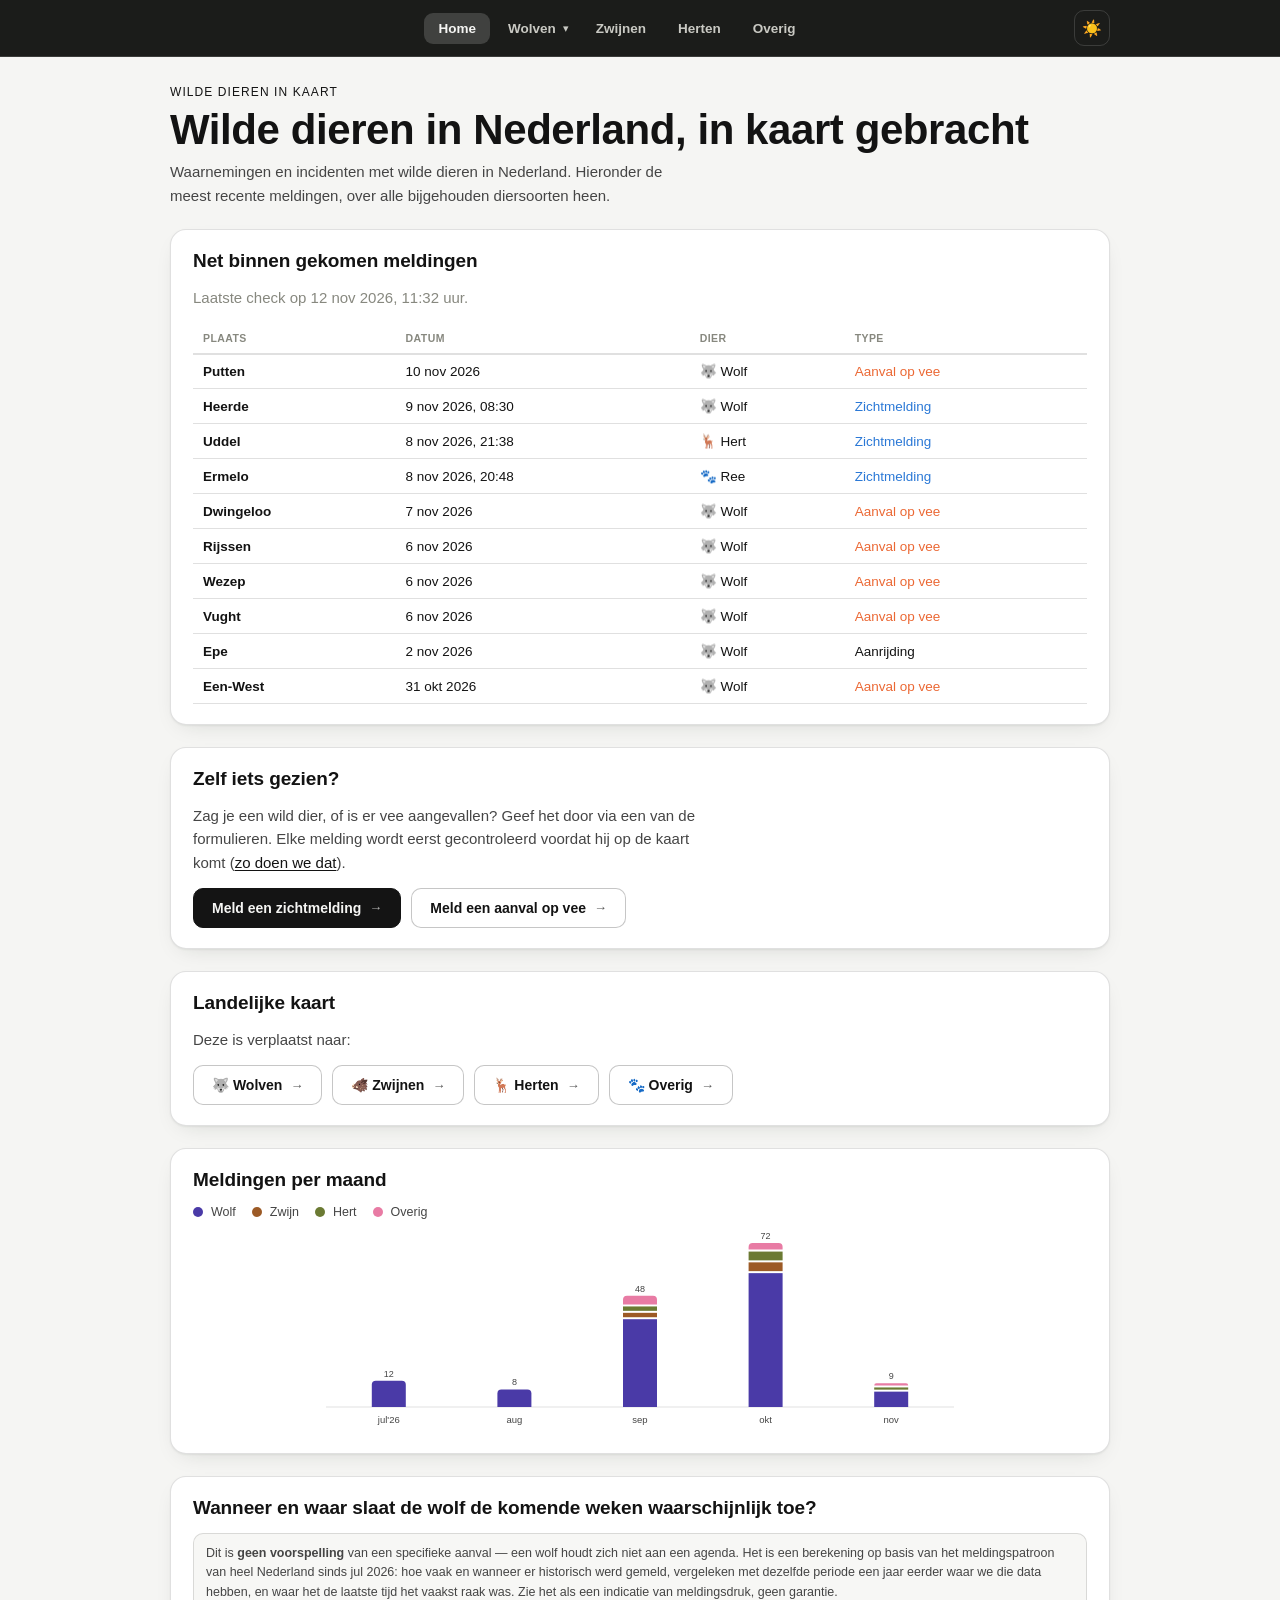
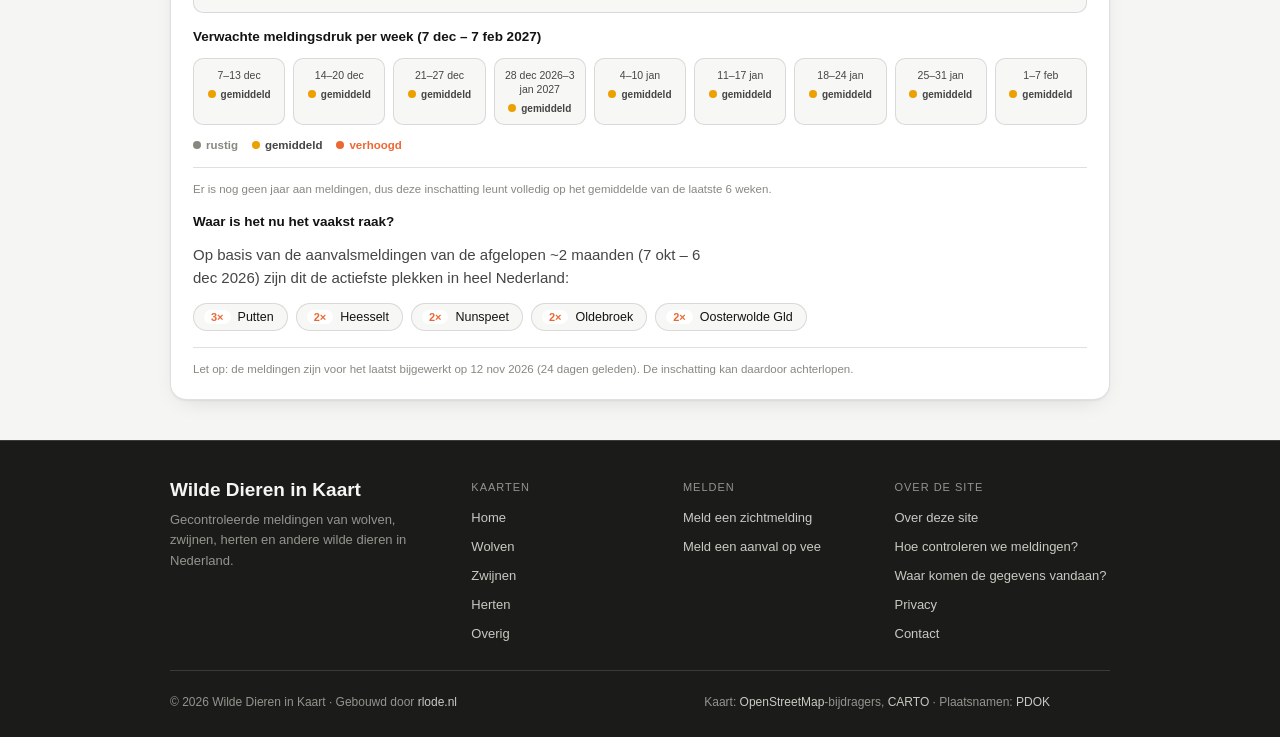
==== commit b90481cd: "Menu: submenu Voorspelling onder Wolven, met een blanco pagina Uitklapmenu via het pijltje (en zweve" ====
--- a/index.html
+++ b/index.html
@@ -40,7 +40,13 @@
   <nav class="navbar" aria-label="Hoofdmenu">
     <div class="nav-links">
       <button type="button" class="nav-link active" aria-current="page">Home</button>
-      <a href="wolven" class="nav-link">Wolven</a>
+      <div class="nav-item has-sub">
+        <a href="wolven" class="nav-link">Wolven</a>
+        <button type="button" class="nav-sub-toggle" aria-label="Submenu van Wolven" aria-expanded="false" aria-controls="navSub-wolven"><span aria-hidden="true">&#9662;</span></button>
+        <ul class="nav-sub" id="navSub-wolven" hidden>
+          <li><a href="voorspelling" class="nav-sub-link">Voorspelling</a></li>
+        </ul>
+      </div>
       <a href="zwijnen" class="nav-link">Zwijnen</a>
       <a href="herten" class="nav-link">Herten</a>
       <a href="overig" class="nav-link">Overig</a>
--- a/assets/shell.css
+++ b/assets/shell.css
@@ -31,6 +31,43 @@
 .site-header .theme-toggle:hover{ background:var(--bar-hover); }
 .site-header .nav-link:focus-visible,
 .site-header .theme-toggle:focus-visible{ outline:2px solid var(--bar-ink); outline-offset:2px; }
+
+/* submenu onder een hoofditem (nu: Wolven > Voorspelling). Het uitklapmenu staat 'fixed' en wordt door assets/theme.js onder het
+   item gezet, zodat het ook op een telefoon niet wordt afgeknipt door het scrollende menu. */
+.site-header .nav-item{ position:relative; display:flex; align-items:center; border-radius:9px; flex:none; }
+.site-header .nav-item:hover,
+.site-header .nav-item.open{ background:var(--bar-hover); }
+.site-header .nav-item.active{ background:var(--bar-active); }
+.site-header .nav-item .nav-link,
+.site-header .nav-item .nav-link.active,
+.site-header .nav-item .nav-link:not(.is-soon):not(.active):hover{ background:transparent; }
+.site-header .nav-item .nav-link{ padding-right:4px; }
+.site-header .nav-item.active .nav-link{ color:var(--bar-ink); }
+.site-header .nav-sub-toggle{
+  appearance:none; border:none; background:transparent; cursor:pointer;
+  color:var(--bar-ink-2); font-size:11px; line-height:1; padding:10px 9px 10px 3px; border-radius:0 9px 9px 0;
+}
+.site-header .nav-item:hover .nav-sub-toggle,
+.site-header .nav-item.active .nav-sub-toggle{ color:var(--bar-ink); }
+.site-header .nav-sub-toggle span{ display:inline-block; transition:transform .15s; }
+.site-header .nav-item.open .nav-sub-toggle span{ transform:rotate(180deg); }
+.site-header .nav-sub-toggle:focus-visible,
+.site-header .nav-sub-link:focus-visible{ outline:2px solid var(--bar-ink); outline-offset:2px; }
+.site-header .nav-sub{
+  position:fixed; z-index:1000; margin:0; padding:6px; list-style:none; min-width:150px;
+  background:var(--bar-bg); border:1px solid var(--bar-border); border-radius:10px; box-shadow:0 8px 24px rgba(0,0,0,.35);
+}
+.site-header .nav-sub[hidden]{ display:none; }
+.site-header .nav-sub-link{
+  display:block; padding:8px 12px; border-radius:7px; white-space:nowrap; text-decoration:none;
+  font-family:Arial, Helvetica, sans-serif; font-weight:600; font-size:13.5px; color:var(--bar-ink-2);
+}
+.site-header .nav-sub-link:hover{ background:var(--bar-hover); color:var(--bar-ink); }
+.site-header .nav-sub-link[aria-current="page"]{ background:var(--bar-active); color:var(--bar-ink); }
+@media (max-width:520px){
+  .site-header .nav-item .nav-link{ padding-right:3px; }
+  .site-header .nav-sub-toggle{ padding-right:7px; }
+}
 
 /* ---------------------------------------------------------------- voettekst */
 footer.site-footer{
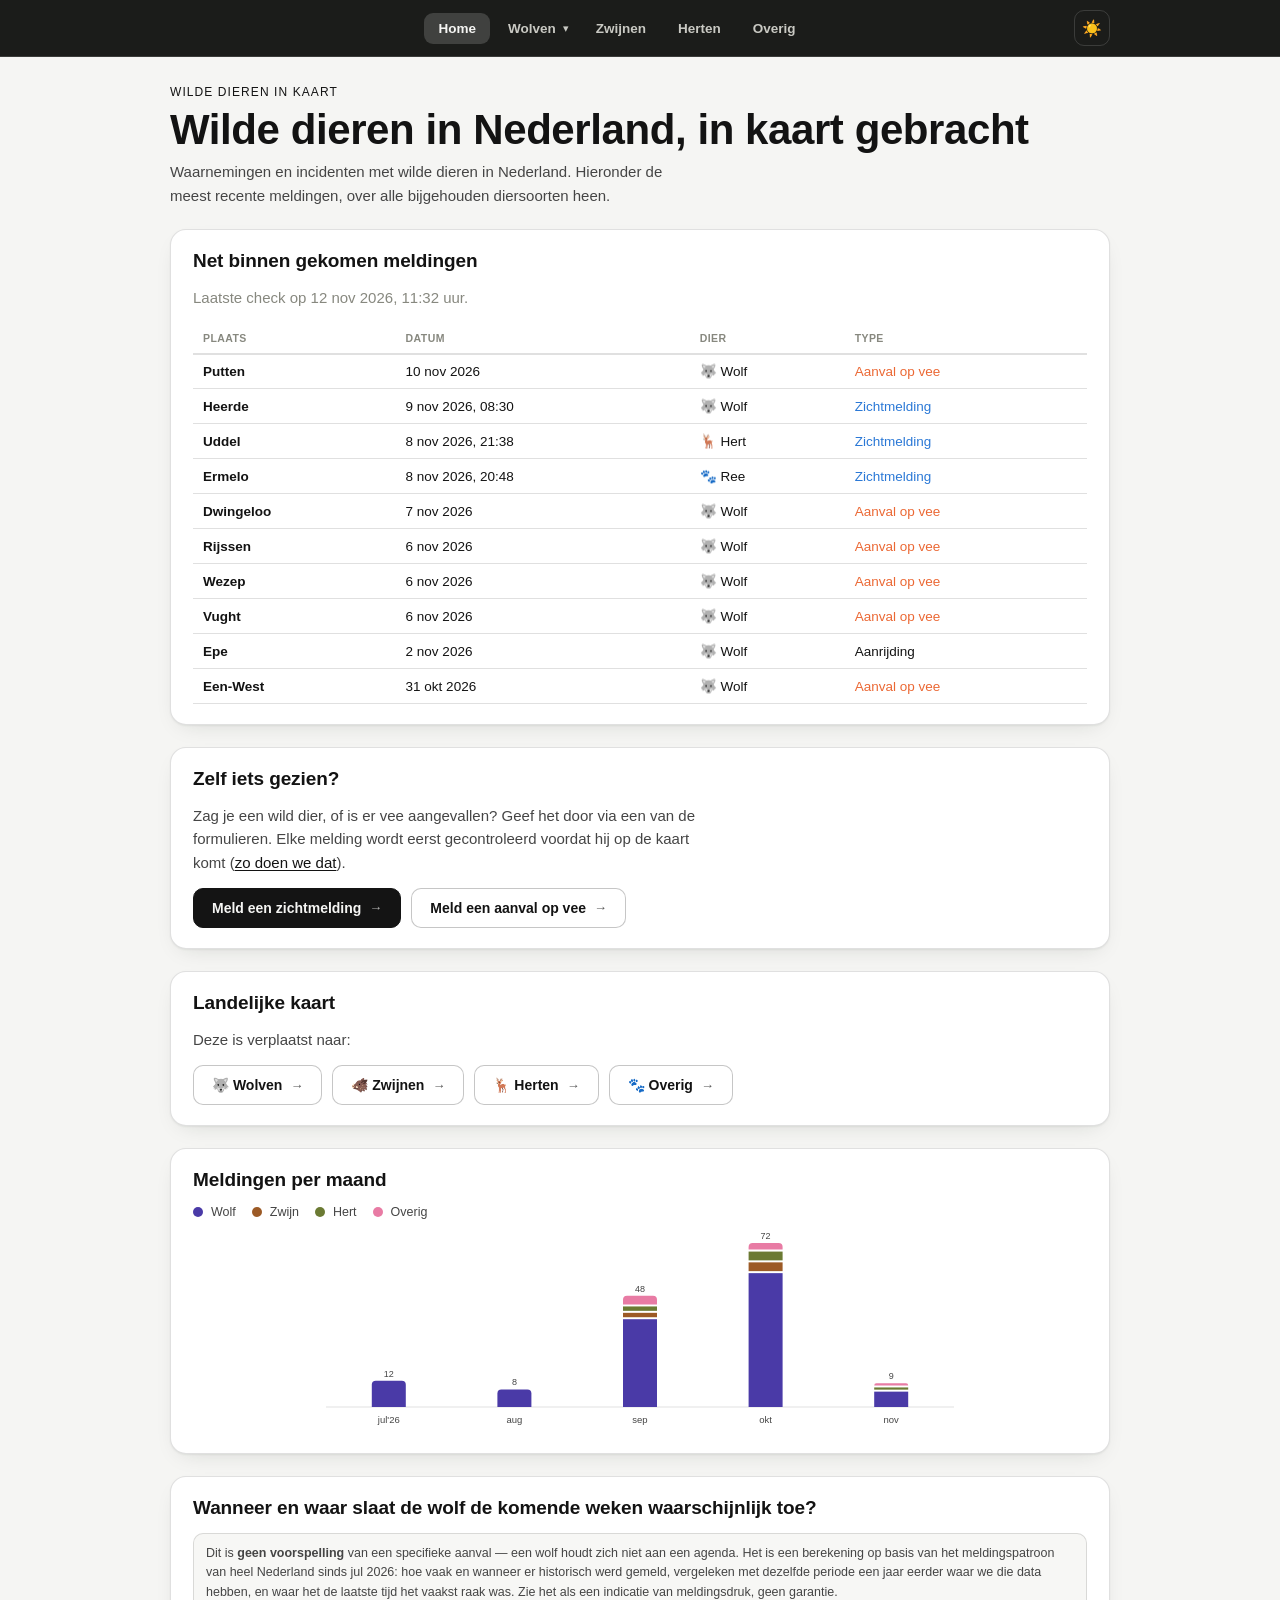
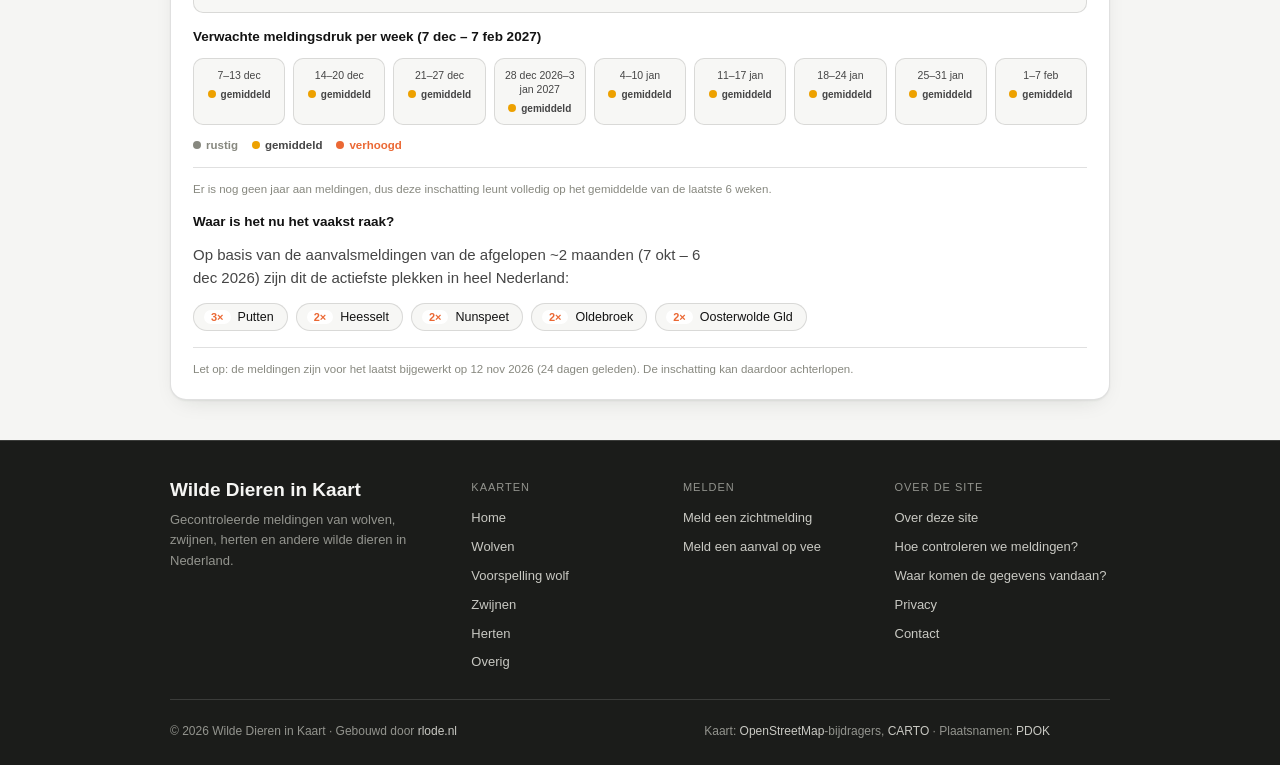
==== commit bf69848f: "Voorspelling: kaart met de verwachte wolvenmeldingen van de komende week Eenvoudig dichtheidsmodel (" ====
--- a/index.html
+++ b/index.html
@@ -110,6 +110,7 @@
         <ul>
           <li><a href="./">Home</a></li>
           <li><a href="wolven">Wolven</a></li>
+          <li><a href="voorspelling">Voorspelling wolf</a></li>
           <li><a href="zwijnen">Zwijnen</a></li>
           <li><a href="herten">Herten</a></li>
           <li><a href="overig">Overig</a></li>
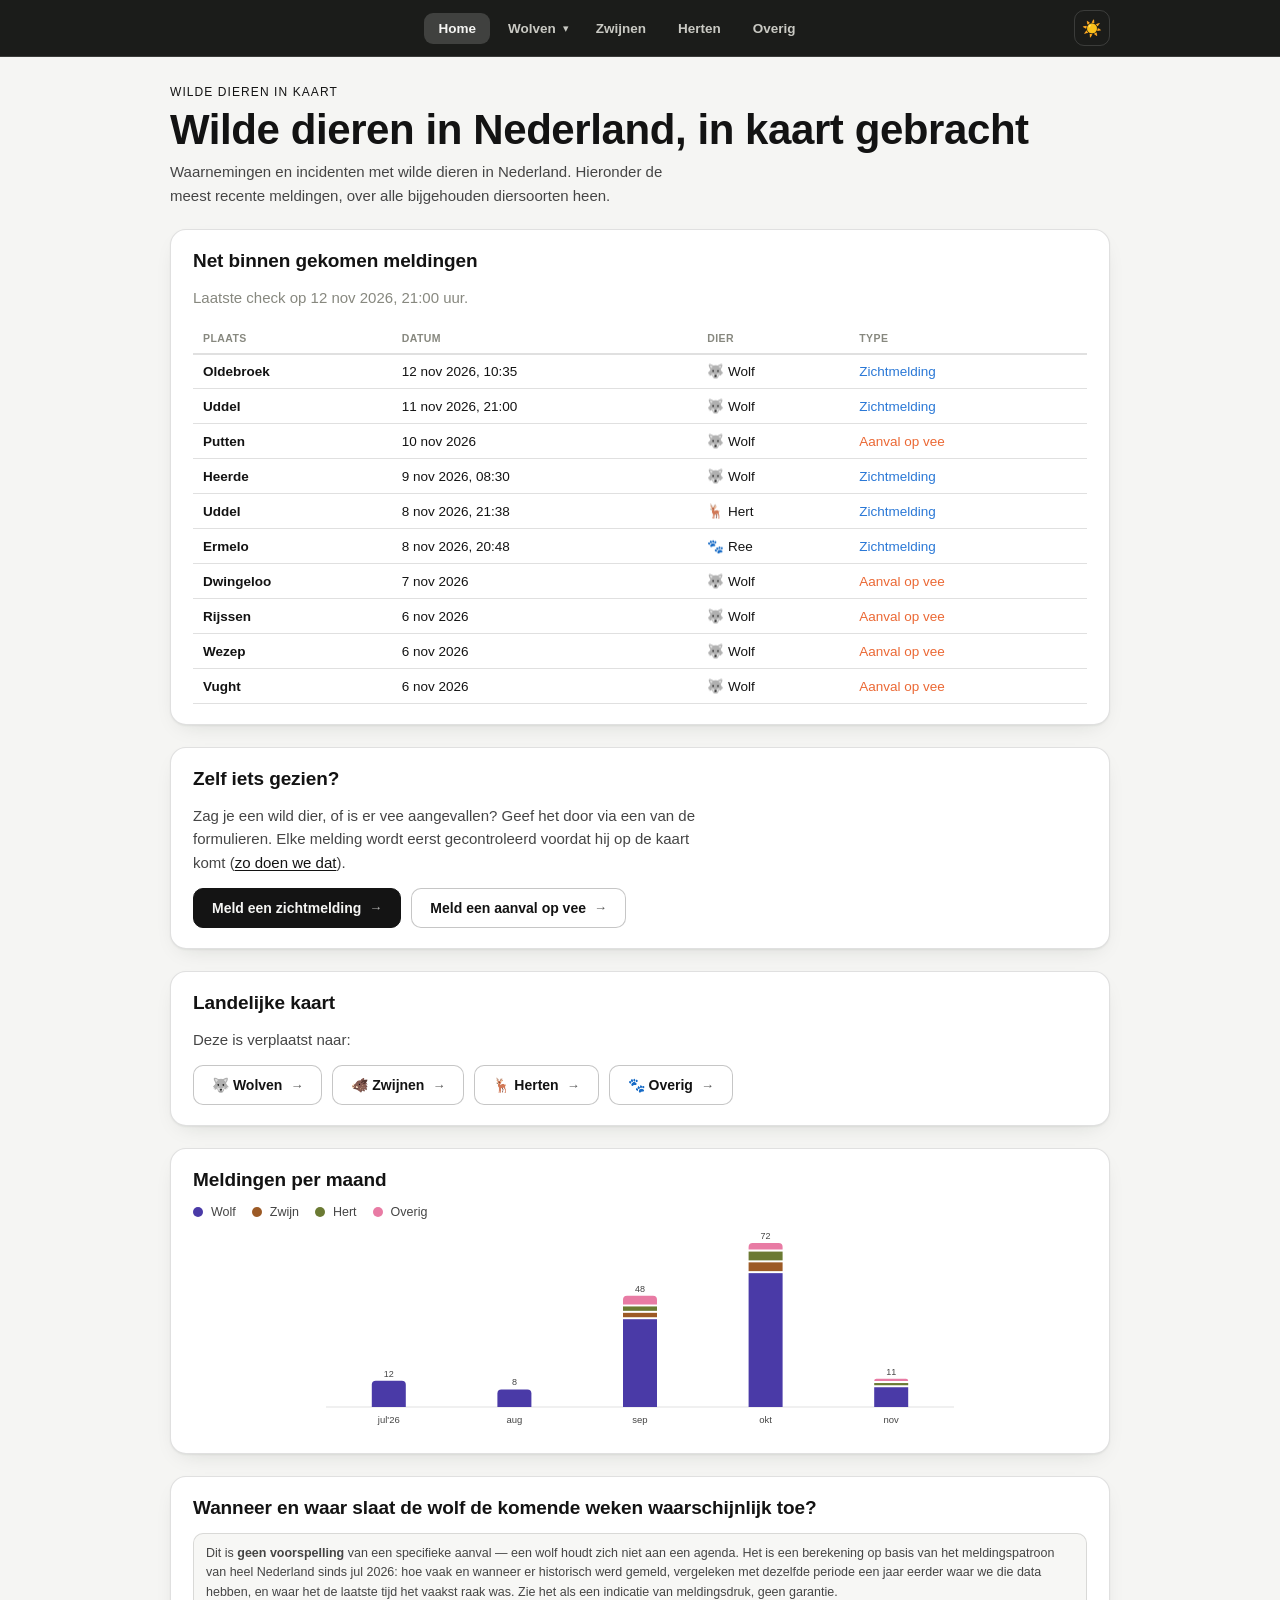
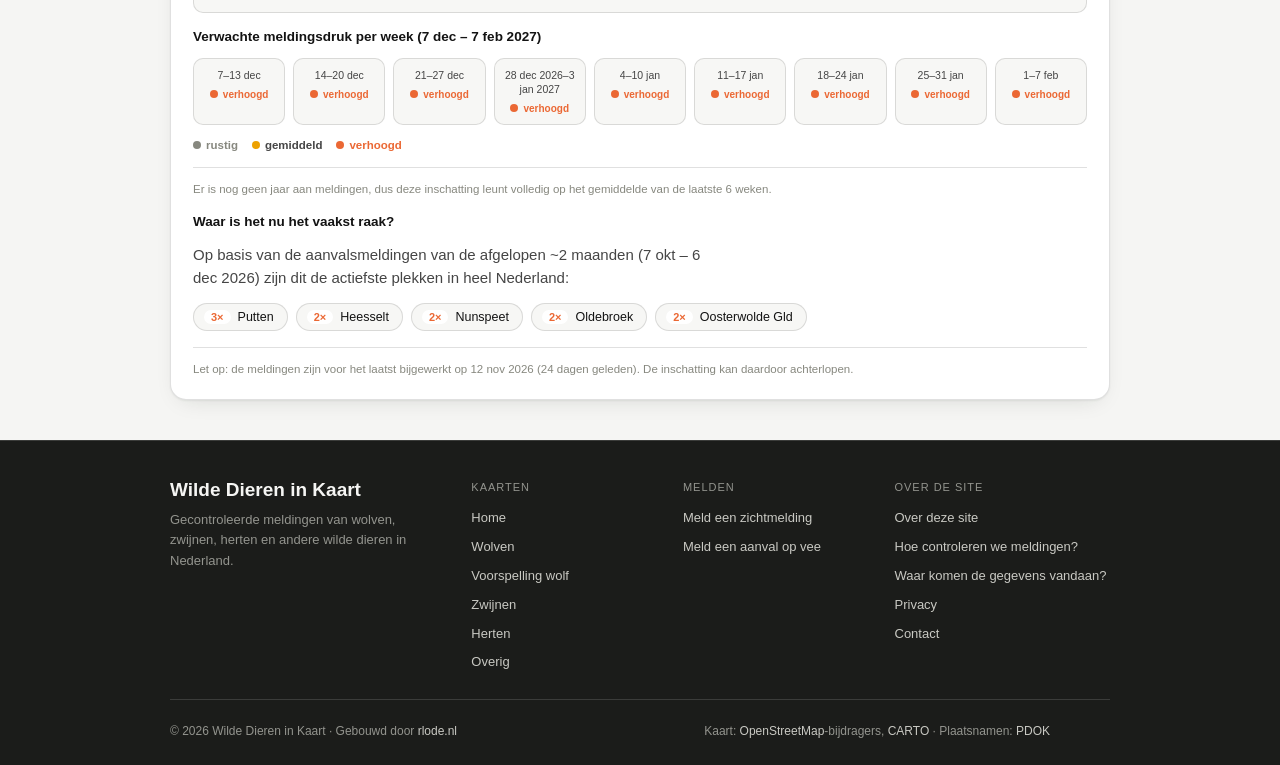
==== commit 47ace228: "data: meldingen bijgewerkt uit SeaTable" ====
--- a/index.html
+++ b/index.html
@@ -63,15 +63,15 @@
     <h1>Wilde dieren in Nederland, in kaart gebracht</h1>
     <p class="sub">Waarnemingen en incidenten met wilde dieren in Nederland. Hieronder de meest recente meldingen, over alle bijgehouden diersoorten heen.</p>
   </header>
-  <noscript><div class="notice">Voor de meldingen en grafieken op deze pagina is JavaScript nodig. <!-- stat:noscript -->Laatste check op 12 nov 2026, 11:32 uur. Schakel JavaScript in voor de meldingen en grafieken.<!-- /stat:noscript --></div></noscript>
+  <noscript><div class="notice">Voor de meldingen en grafieken op deze pagina is JavaScript nodig. <!-- stat:noscript -->Laatste check op 12 nov 2026, 21:00 uur. Schakel JavaScript in voor de meldingen en grafieken.<!-- /stat:noscript --></div></noscript>
 
   <section class="animal-card">
     <h2 class="card-title">Net binnen gekomen meldingen</h2>
-    <p class="sub" id="lastUpdateNote"><!-- stat:updated -->Laatste check op 12 nov 2026, 11:32 uur.<!-- /stat:updated --></p>
+    <p class="sub" id="lastUpdateNote"><!-- stat:updated -->Laatste check op 12 nov 2026, 21:00 uur.<!-- /stat:updated --></p>
     <div class="report-table-wrap">
       <table class="report-table">
         <thead><tr><th>Plaats</th><th>Datum</th><th>Dier</th><th>Type</th></tr></thead>
-        <tbody id="recentReportsBody"><!-- stat:recent --><tr><td class="rt-place" data-label="Plaats">Putten</td><td data-label="Datum">10 nov 2026</td><td data-label="Dier"><a class="rt-species" href="wolven">🐺 Wolf</a></td><td data-label="Type" class="rt-type-aanval">Aanval op vee</td></tr><tr><td class="rt-place" data-label="Plaats">Heerde</td><td data-label="Datum">9 nov 2026, 08:30</td><td data-label="Dier"><a class="rt-species" href="wolven">🐺 Wolf</a></td><td data-label="Type" class="rt-type-zicht">Zichtmelding</td></tr><tr><td class="rt-place" data-label="Plaats">Uddel</td><td data-label="Datum">8 nov 2026, 21:38</td><td data-label="Dier"><a class="rt-species" href="herten">🦌 Hert</a></td><td data-label="Type" class="rt-type-zicht">Zichtmelding</td></tr><tr><td class="rt-place" data-label="Plaats">Ermelo</td><td data-label="Datum">8 nov 2026, 20:48</td><td data-label="Dier"><a class="rt-species" href="overig">🐾 Ree</a></td><td data-label="Type" class="rt-type-zicht">Zichtmelding</td></tr><tr><td class="rt-place" data-label="Plaats">Dwingeloo</td><td data-label="Datum">7 nov 2026</td><td data-label="Dier"><a class="rt-species" href="wolven">🐺 Wolf</a></td><td data-label="Type" class="rt-type-aanval">Aanval op vee</td></tr><tr><td class="rt-place" data-label="Plaats">Rijssen</td><td data-label="Datum">6 nov 2026</td><td data-label="Dier"><a class="rt-species" href="wolven">🐺 Wolf</a></td><td data-label="Type" class="rt-type-aanval">Aanval op vee</td></tr><tr><td class="rt-place" data-label="Plaats">Wezep</td><td data-label="Datum">6 nov 2026</td><td data-label="Dier"><a class="rt-species" href="wolven">🐺 Wolf</a></td><td data-label="Type" class="rt-type-aanval">Aanval op vee</td></tr><tr><td class="rt-place" data-label="Plaats">Vught</td><td data-label="Datum">6 nov 2026</td><td data-label="Dier"><a class="rt-species" href="wolven">🐺 Wolf</a></td><td data-label="Type" class="rt-type-aanval">Aanval op vee</td></tr><tr><td class="rt-place" data-label="Plaats">Epe</td><td data-label="Datum">2 nov 2026</td><td data-label="Dier"><a class="rt-species" href="wolven">🐺 Wolf</a></td><td data-label="Type">Aanrijding</td></tr><tr><td class="rt-place" data-label="Plaats">Een-West</td><td data-label="Datum">31 okt 2026</td><td data-label="Dier"><a class="rt-species" href="wolven">🐺 Wolf</a></td><td data-label="Type" class="rt-type-aanval">Aanval op vee</td></tr><!-- /stat:recent --></tbody>
+        <tbody id="recentReportsBody"><!-- stat:recent --><tr><td class="rt-place" data-label="Plaats">Oldebroek</td><td data-label="Datum">12 nov 2026, 10:35</td><td data-label="Dier"><a class="rt-species" href="wolven">🐺 Wolf</a></td><td data-label="Type" class="rt-type-zicht">Zichtmelding</td></tr><tr><td class="rt-place" data-label="Plaats">Uddel</td><td data-label="Datum">11 nov 2026, 21:00</td><td data-label="Dier"><a class="rt-species" href="wolven">🐺 Wolf</a></td><td data-label="Type" class="rt-type-zicht">Zichtmelding</td></tr><tr><td class="rt-place" data-label="Plaats">Putten</td><td data-label="Datum">10 nov 2026</td><td data-label="Dier"><a class="rt-species" href="wolven">🐺 Wolf</a></td><td data-label="Type" class="rt-type-aanval">Aanval op vee</td></tr><tr><td class="rt-place" data-label="Plaats">Heerde</td><td data-label="Datum">9 nov 2026, 08:30</td><td data-label="Dier"><a class="rt-species" href="wolven">🐺 Wolf</a></td><td data-label="Type" class="rt-type-zicht">Zichtmelding</td></tr><tr><td class="rt-place" data-label="Plaats">Uddel</td><td data-label="Datum">8 nov 2026, 21:38</td><td data-label="Dier"><a class="rt-species" href="herten">🦌 Hert</a></td><td data-label="Type" class="rt-type-zicht">Zichtmelding</td></tr><tr><td class="rt-place" data-label="Plaats">Ermelo</td><td data-label="Datum">8 nov 2026, 20:48</td><td data-label="Dier"><a class="rt-species" href="overig">🐾 Ree</a></td><td data-label="Type" class="rt-type-zicht">Zichtmelding</td></tr><tr><td class="rt-place" data-label="Plaats">Dwingeloo</td><td data-label="Datum">7 nov 2026</td><td data-label="Dier"><a class="rt-species" href="wolven">🐺 Wolf</a></td><td data-label="Type" class="rt-type-aanval">Aanval op vee</td></tr><tr><td class="rt-place" data-label="Plaats">Rijssen</td><td data-label="Datum">6 nov 2026</td><td data-label="Dier"><a class="rt-species" href="wolven">🐺 Wolf</a></td><td data-label="Type" class="rt-type-aanval">Aanval op vee</td></tr><tr><td class="rt-place" data-label="Plaats">Wezep</td><td data-label="Datum">6 nov 2026</td><td data-label="Dier"><a class="rt-species" href="wolven">🐺 Wolf</a></td><td data-label="Type" class="rt-type-aanval">Aanval op vee</td></tr><tr><td class="rt-place" data-label="Plaats">Vught</td><td data-label="Datum">6 nov 2026</td><td data-label="Dier"><a class="rt-species" href="wolven">🐺 Wolf</a></td><td data-label="Type" class="rt-type-aanval">Aanval op vee</td></tr><!-- /stat:recent --></tbody>
       </table>
     </div>
   </section>
@@ -141,7 +141,7 @@
   </div></footer>
 <!-- /shell:footer -->
 
-<script src="data/wolven-data.js?v=f7669f22a7"></script>
+<script src="data/wolven-data.js?v=9194d506c3"></script>
 <script src="data/zwijnen-data.js?v=790836105f"></script>
 <script src="data/herten-data.js?v=afa062278e"></script>
 <script src="data/overig-data.js?v=7ade198641"></script>
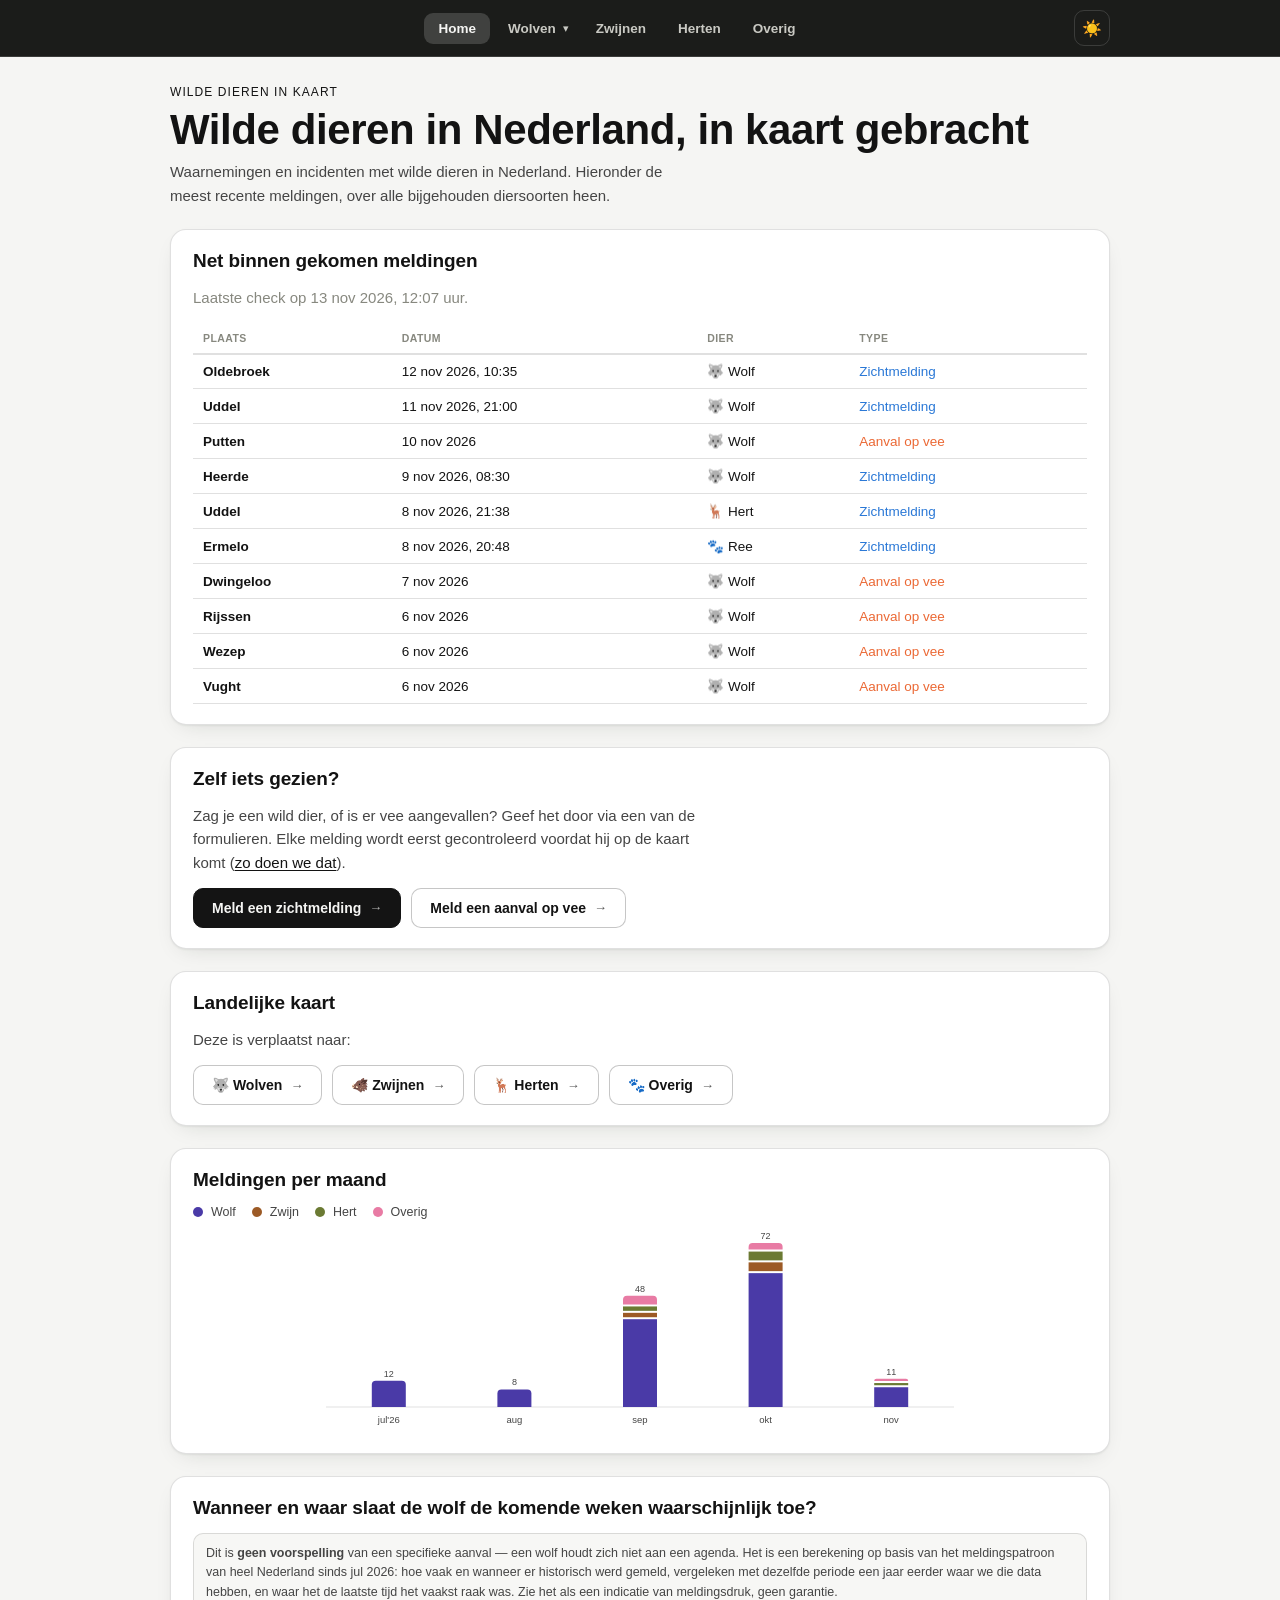
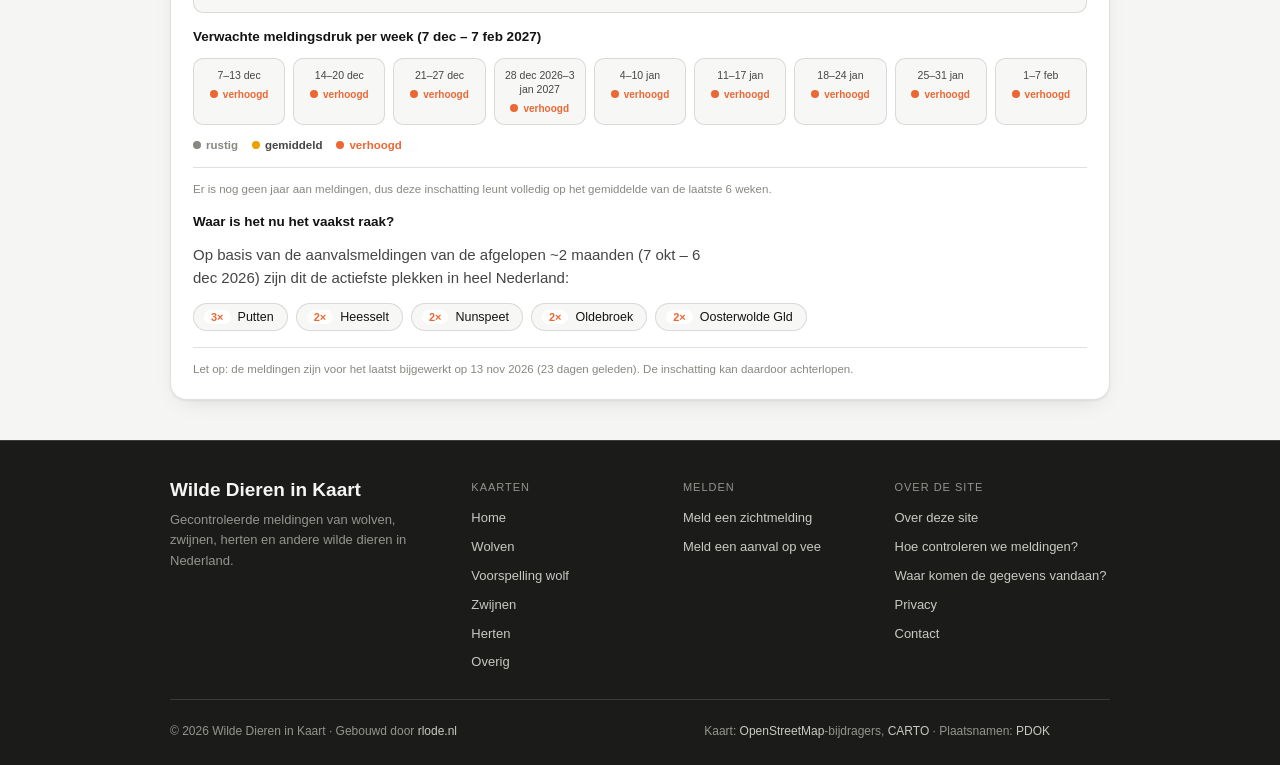
==== commit 414552d2: "data: meldingen bijgewerkt uit SeaTable" ====
--- a/index.html
+++ b/index.html
@@ -63,11 +63,11 @@
     <h1>Wilde dieren in Nederland, in kaart gebracht</h1>
     <p class="sub">Waarnemingen en incidenten met wilde dieren in Nederland. Hieronder de meest recente meldingen, over alle bijgehouden diersoorten heen.</p>
   </header>
-  <noscript><div class="notice">Voor de meldingen en grafieken op deze pagina is JavaScript nodig. <!-- stat:noscript -->Laatste check op 12 nov 2026, 21:00 uur. Schakel JavaScript in voor de meldingen en grafieken.<!-- /stat:noscript --></div></noscript>
+  <noscript><div class="notice">Voor de meldingen en grafieken op deze pagina is JavaScript nodig. <!-- stat:noscript -->Laatste check op 13 nov 2026, 12:07 uur. Schakel JavaScript in voor de meldingen en grafieken.<!-- /stat:noscript --></div></noscript>
 
   <section class="animal-card">
     <h2 class="card-title">Net binnen gekomen meldingen</h2>
-    <p class="sub" id="lastUpdateNote"><!-- stat:updated -->Laatste check op 12 nov 2026, 21:00 uur.<!-- /stat:updated --></p>
+    <p class="sub" id="lastUpdateNote"><!-- stat:updated -->Laatste check op 13 nov 2026, 12:07 uur.<!-- /stat:updated --></p>
     <div class="report-table-wrap">
       <table class="report-table">
         <thead><tr><th>Plaats</th><th>Datum</th><th>Dier</th><th>Type</th></tr></thead>
@@ -141,7 +141,7 @@
   </div></footer>
 <!-- /shell:footer -->
 
-<script src="data/wolven-data.js?v=9194d506c3"></script>
+<script src="data/wolven-data.js?v=7d632b06a1"></script>
 <script src="data/zwijnen-data.js?v=790836105f"></script>
 <script src="data/herten-data.js?v=afa062278e"></script>
 <script src="data/overig-data.js?v=7ade198641"></script>
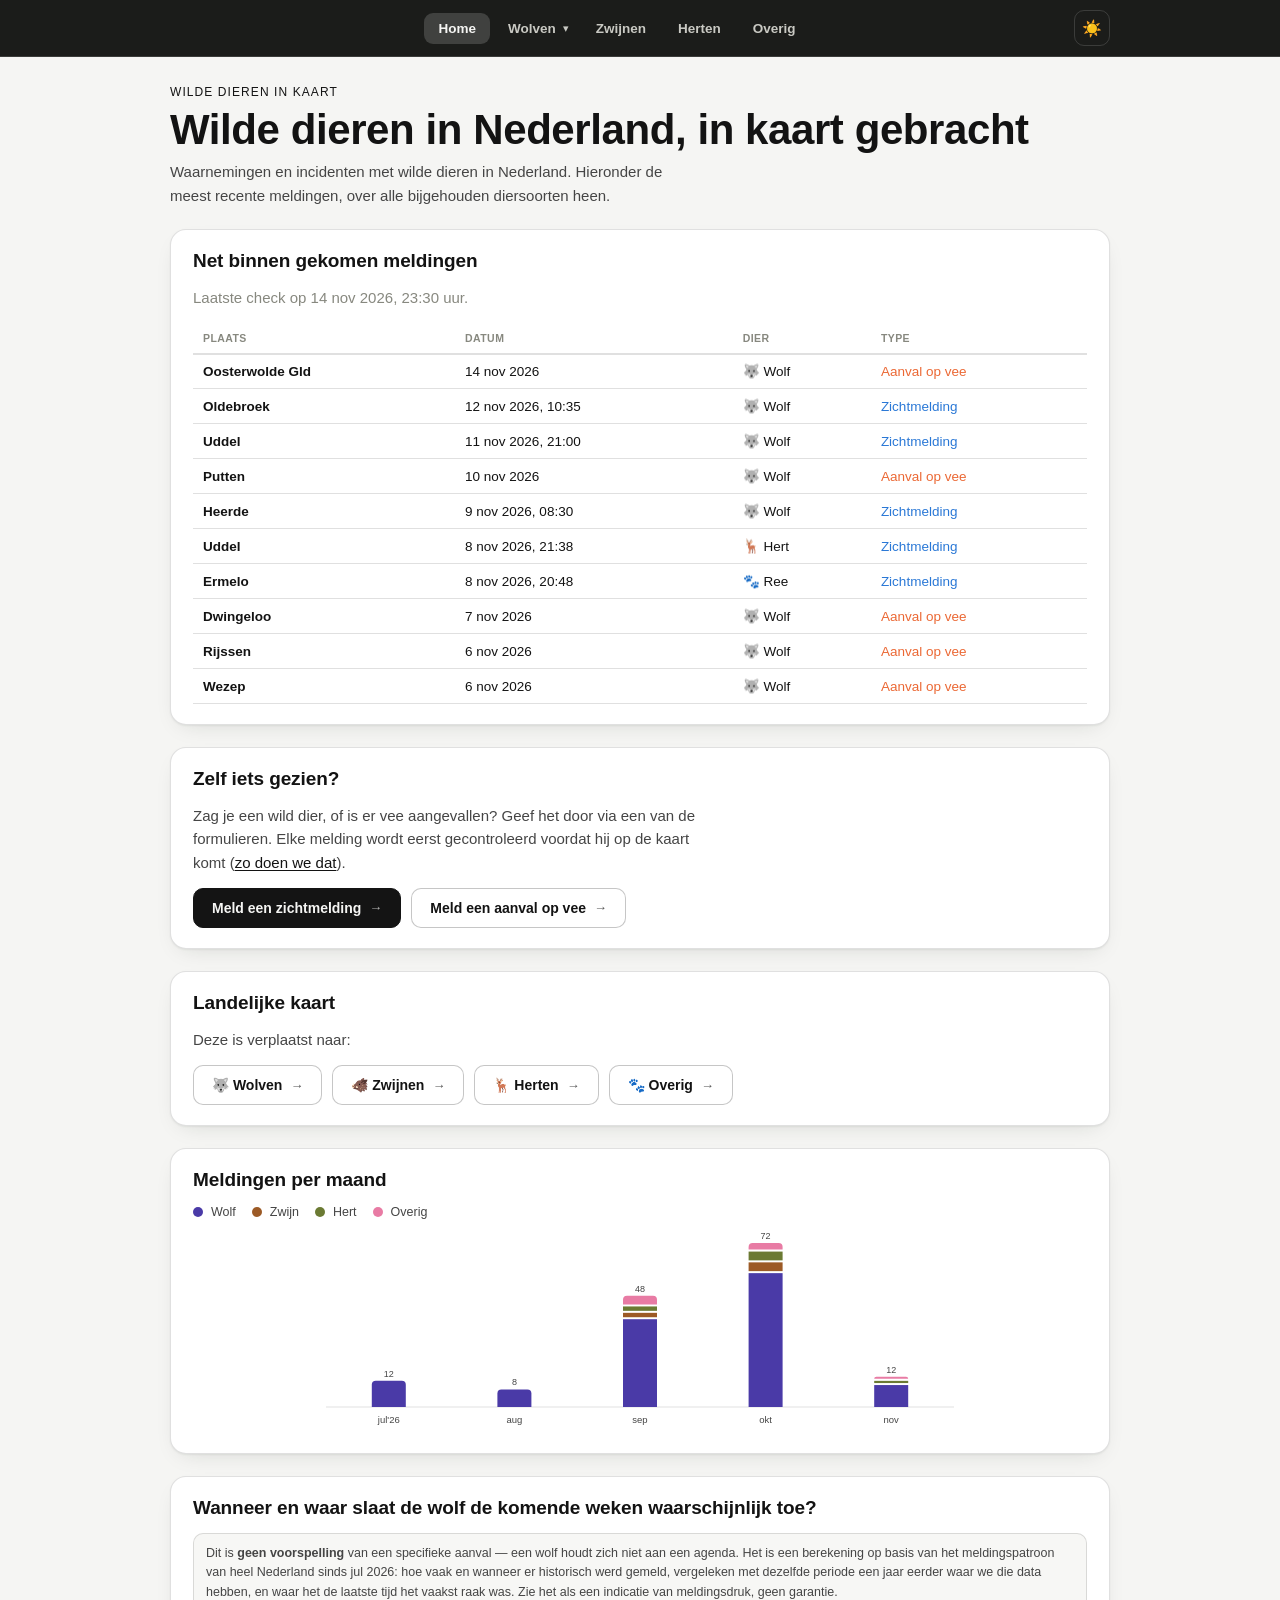
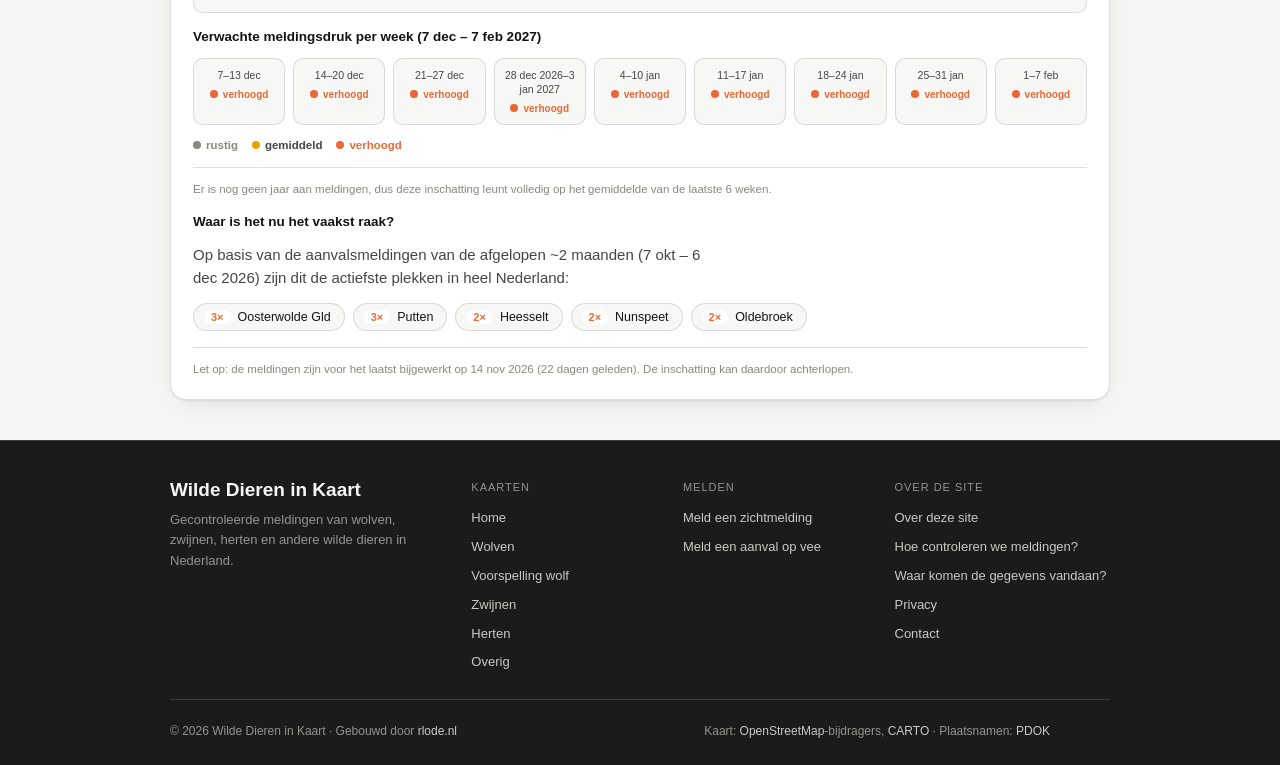
==== commit ce29f246: "data: meldingen bijgewerkt uit SeaTable" ====
--- a/index.html
+++ b/index.html
@@ -63,15 +63,15 @@
     <h1>Wilde dieren in Nederland, in kaart gebracht</h1>
     <p class="sub">Waarnemingen en incidenten met wilde dieren in Nederland. Hieronder de meest recente meldingen, over alle bijgehouden diersoorten heen.</p>
   </header>
-  <noscript><div class="notice">Voor de meldingen en grafieken op deze pagina is JavaScript nodig. <!-- stat:noscript -->Laatste check op 13 nov 2026, 12:07 uur. Schakel JavaScript in voor de meldingen en grafieken.<!-- /stat:noscript --></div></noscript>
+  <noscript><div class="notice">Voor de meldingen en grafieken op deze pagina is JavaScript nodig. <!-- stat:noscript -->Laatste check op 14 nov 2026, 23:30 uur. Schakel JavaScript in voor de meldingen en grafieken.<!-- /stat:noscript --></div></noscript>
 
   <section class="animal-card">
     <h2 class="card-title">Net binnen gekomen meldingen</h2>
-    <p class="sub" id="lastUpdateNote"><!-- stat:updated -->Laatste check op 13 nov 2026, 12:07 uur.<!-- /stat:updated --></p>
+    <p class="sub" id="lastUpdateNote"><!-- stat:updated -->Laatste check op 14 nov 2026, 23:30 uur.<!-- /stat:updated --></p>
     <div class="report-table-wrap">
       <table class="report-table">
         <thead><tr><th>Plaats</th><th>Datum</th><th>Dier</th><th>Type</th></tr></thead>
-        <tbody id="recentReportsBody"><!-- stat:recent --><tr><td class="rt-place" data-label="Plaats">Oldebroek</td><td data-label="Datum">12 nov 2026, 10:35</td><td data-label="Dier"><a class="rt-species" href="wolven">🐺 Wolf</a></td><td data-label="Type" class="rt-type-zicht">Zichtmelding</td></tr><tr><td class="rt-place" data-label="Plaats">Uddel</td><td data-label="Datum">11 nov 2026, 21:00</td><td data-label="Dier"><a class="rt-species" href="wolven">🐺 Wolf</a></td><td data-label="Type" class="rt-type-zicht">Zichtmelding</td></tr><tr><td class="rt-place" data-label="Plaats">Putten</td><td data-label="Datum">10 nov 2026</td><td data-label="Dier"><a class="rt-species" href="wolven">🐺 Wolf</a></td><td data-label="Type" class="rt-type-aanval">Aanval op vee</td></tr><tr><td class="rt-place" data-label="Plaats">Heerde</td><td data-label="Datum">9 nov 2026, 08:30</td><td data-label="Dier"><a class="rt-species" href="wolven">🐺 Wolf</a></td><td data-label="Type" class="rt-type-zicht">Zichtmelding</td></tr><tr><td class="rt-place" data-label="Plaats">Uddel</td><td data-label="Datum">8 nov 2026, 21:38</td><td data-label="Dier"><a class="rt-species" href="herten">🦌 Hert</a></td><td data-label="Type" class="rt-type-zicht">Zichtmelding</td></tr><tr><td class="rt-place" data-label="Plaats">Ermelo</td><td data-label="Datum">8 nov 2026, 20:48</td><td data-label="Dier"><a class="rt-species" href="overig">🐾 Ree</a></td><td data-label="Type" class="rt-type-zicht">Zichtmelding</td></tr><tr><td class="rt-place" data-label="Plaats">Dwingeloo</td><td data-label="Datum">7 nov 2026</td><td data-label="Dier"><a class="rt-species" href="wolven">🐺 Wolf</a></td><td data-label="Type" class="rt-type-aanval">Aanval op vee</td></tr><tr><td class="rt-place" data-label="Plaats">Rijssen</td><td data-label="Datum">6 nov 2026</td><td data-label="Dier"><a class="rt-species" href="wolven">🐺 Wolf</a></td><td data-label="Type" class="rt-type-aanval">Aanval op vee</td></tr><tr><td class="rt-place" data-label="Plaats">Wezep</td><td data-label="Datum">6 nov 2026</td><td data-label="Dier"><a class="rt-species" href="wolven">🐺 Wolf</a></td><td data-label="Type" class="rt-type-aanval">Aanval op vee</td></tr><tr><td class="rt-place" data-label="Plaats">Vught</td><td data-label="Datum">6 nov 2026</td><td data-label="Dier"><a class="rt-species" href="wolven">🐺 Wolf</a></td><td data-label="Type" class="rt-type-aanval">Aanval op vee</td></tr><!-- /stat:recent --></tbody>
+        <tbody id="recentReportsBody"><!-- stat:recent --><tr><td class="rt-place" data-label="Plaats">Oosterwolde Gld</td><td data-label="Datum">14 nov 2026</td><td data-label="Dier"><a class="rt-species" href="wolven">🐺 Wolf</a></td><td data-label="Type" class="rt-type-aanval">Aanval op vee</td></tr><tr><td class="rt-place" data-label="Plaats">Oldebroek</td><td data-label="Datum">12 nov 2026, 10:35</td><td data-label="Dier"><a class="rt-species" href="wolven">🐺 Wolf</a></td><td data-label="Type" class="rt-type-zicht">Zichtmelding</td></tr><tr><td class="rt-place" data-label="Plaats">Uddel</td><td data-label="Datum">11 nov 2026, 21:00</td><td data-label="Dier"><a class="rt-species" href="wolven">🐺 Wolf</a></td><td data-label="Type" class="rt-type-zicht">Zichtmelding</td></tr><tr><td class="rt-place" data-label="Plaats">Putten</td><td data-label="Datum">10 nov 2026</td><td data-label="Dier"><a class="rt-species" href="wolven">🐺 Wolf</a></td><td data-label="Type" class="rt-type-aanval">Aanval op vee</td></tr><tr><td class="rt-place" data-label="Plaats">Heerde</td><td data-label="Datum">9 nov 2026, 08:30</td><td data-label="Dier"><a class="rt-species" href="wolven">🐺 Wolf</a></td><td data-label="Type" class="rt-type-zicht">Zichtmelding</td></tr><tr><td class="rt-place" data-label="Plaats">Uddel</td><td data-label="Datum">8 nov 2026, 21:38</td><td data-label="Dier"><a class="rt-species" href="herten">🦌 Hert</a></td><td data-label="Type" class="rt-type-zicht">Zichtmelding</td></tr><tr><td class="rt-place" data-label="Plaats">Ermelo</td><td data-label="Datum">8 nov 2026, 20:48</td><td data-label="Dier"><a class="rt-species" href="overig">🐾 Ree</a></td><td data-label="Type" class="rt-type-zicht">Zichtmelding</td></tr><tr><td class="rt-place" data-label="Plaats">Dwingeloo</td><td data-label="Datum">7 nov 2026</td><td data-label="Dier"><a class="rt-species" href="wolven">🐺 Wolf</a></td><td data-label="Type" class="rt-type-aanval">Aanval op vee</td></tr><tr><td class="rt-place" data-label="Plaats">Rijssen</td><td data-label="Datum">6 nov 2026</td><td data-label="Dier"><a class="rt-species" href="wolven">🐺 Wolf</a></td><td data-label="Type" class="rt-type-aanval">Aanval op vee</td></tr><tr><td class="rt-place" data-label="Plaats">Wezep</td><td data-label="Datum">6 nov 2026</td><td data-label="Dier"><a class="rt-species" href="wolven">🐺 Wolf</a></td><td data-label="Type" class="rt-type-aanval">Aanval op vee</td></tr><!-- /stat:recent --></tbody>
       </table>
     </div>
   </section>
@@ -141,7 +141,7 @@
   </div></footer>
 <!-- /shell:footer -->
 
-<script src="data/wolven-data.js?v=7d632b06a1"></script>
+<script src="data/wolven-data.js?v=fe32ca9e7d"></script>
 <script src="data/zwijnen-data.js?v=790836105f"></script>
 <script src="data/herten-data.js?v=afa062278e"></script>
 <script src="data/overig-data.js?v=7ade198641"></script>
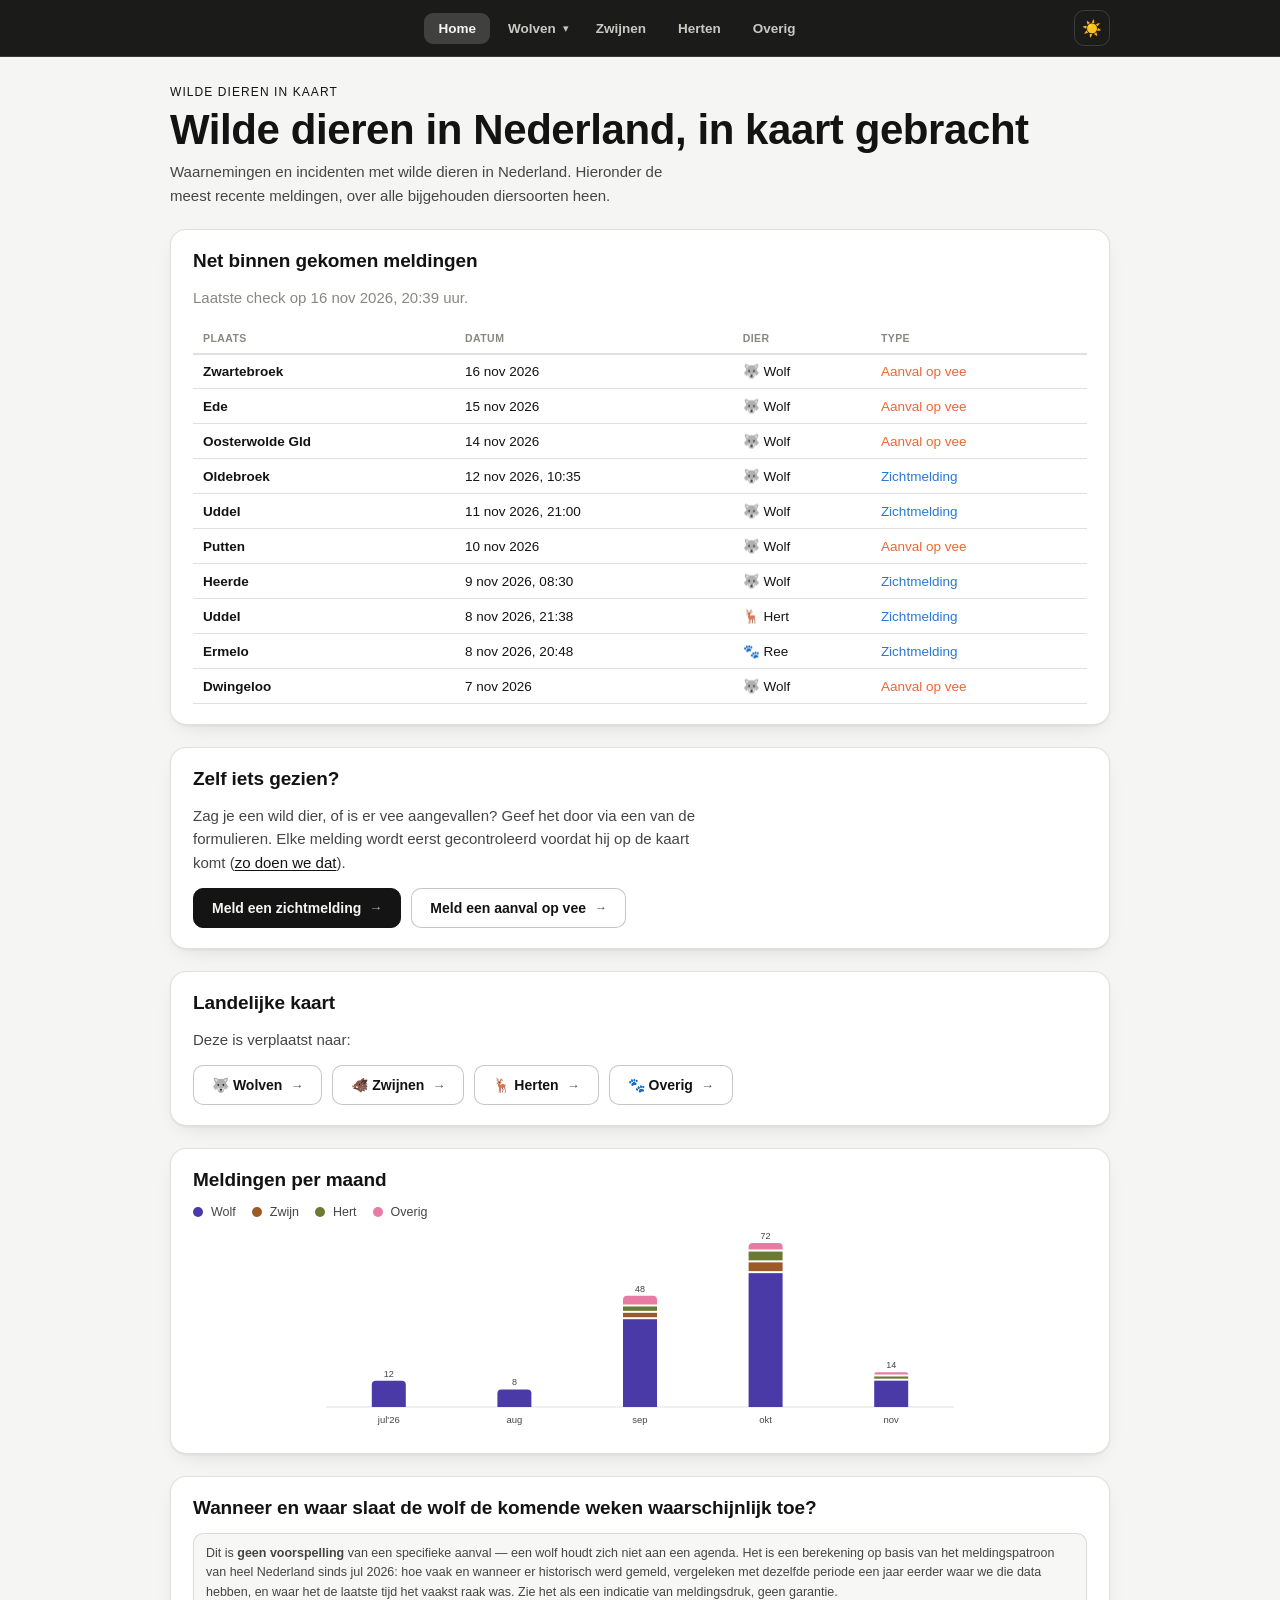
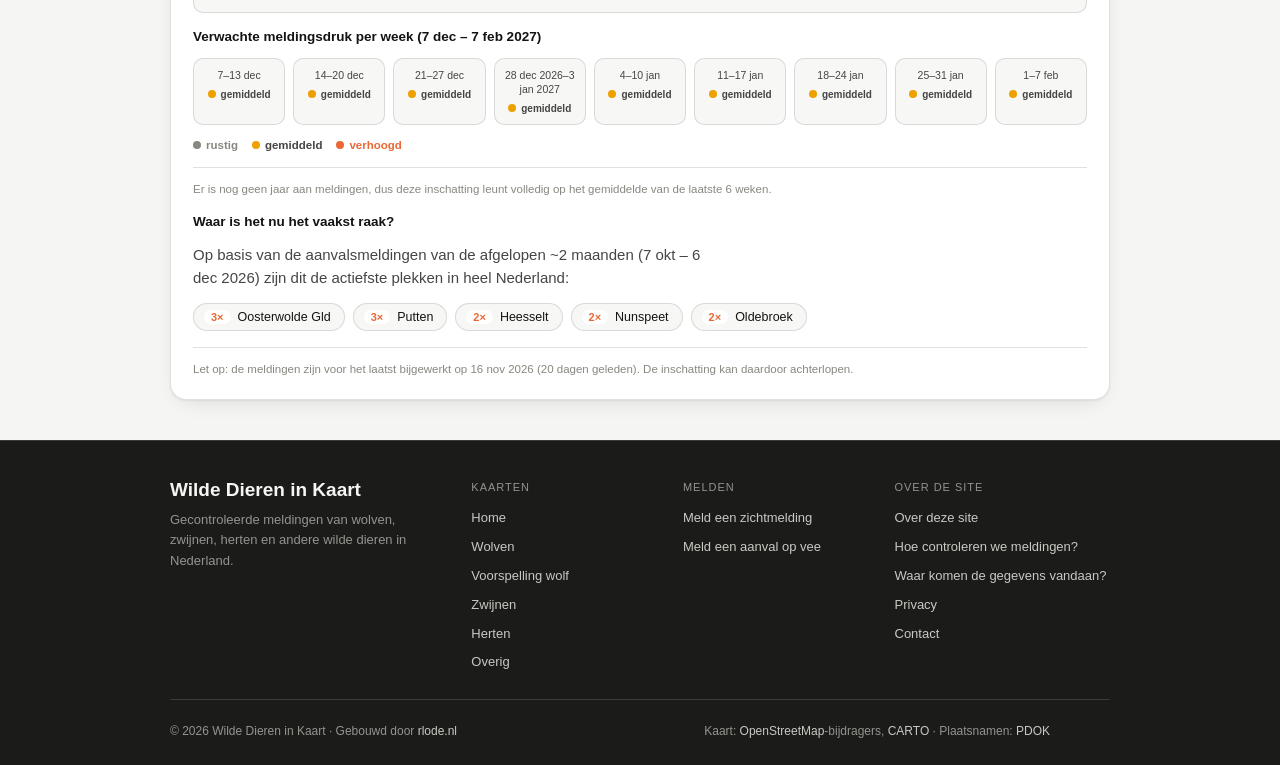
==== commit 0686d409: "data: meldingen bijgewerkt uit SeaTable" ====
--- a/index.html
+++ b/index.html
@@ -63,15 +63,15 @@
     <h1>Wilde dieren in Nederland, in kaart gebracht</h1>
     <p class="sub">Waarnemingen en incidenten met wilde dieren in Nederland. Hieronder de meest recente meldingen, over alle bijgehouden diersoorten heen.</p>
   </header>
-  <noscript><div class="notice">Voor de meldingen en grafieken op deze pagina is JavaScript nodig. <!-- stat:noscript -->Laatste check op 14 nov 2026, 23:30 uur. Schakel JavaScript in voor de meldingen en grafieken.<!-- /stat:noscript --></div></noscript>
+  <noscript><div class="notice">Voor de meldingen en grafieken op deze pagina is JavaScript nodig. <!-- stat:noscript -->Laatste check op 16 nov 2026, 20:39 uur. Schakel JavaScript in voor de meldingen en grafieken.<!-- /stat:noscript --></div></noscript>
 
   <section class="animal-card">
     <h2 class="card-title">Net binnen gekomen meldingen</h2>
-    <p class="sub" id="lastUpdateNote"><!-- stat:updated -->Laatste check op 14 nov 2026, 23:30 uur.<!-- /stat:updated --></p>
+    <p class="sub" id="lastUpdateNote"><!-- stat:updated -->Laatste check op 16 nov 2026, 20:39 uur.<!-- /stat:updated --></p>
     <div class="report-table-wrap">
       <table class="report-table">
         <thead><tr><th>Plaats</th><th>Datum</th><th>Dier</th><th>Type</th></tr></thead>
-        <tbody id="recentReportsBody"><!-- stat:recent --><tr><td class="rt-place" data-label="Plaats">Oosterwolde Gld</td><td data-label="Datum">14 nov 2026</td><td data-label="Dier"><a class="rt-species" href="wolven">🐺 Wolf</a></td><td data-label="Type" class="rt-type-aanval">Aanval op vee</td></tr><tr><td class="rt-place" data-label="Plaats">Oldebroek</td><td data-label="Datum">12 nov 2026, 10:35</td><td data-label="Dier"><a class="rt-species" href="wolven">🐺 Wolf</a></td><td data-label="Type" class="rt-type-zicht">Zichtmelding</td></tr><tr><td class="rt-place" data-label="Plaats">Uddel</td><td data-label="Datum">11 nov 2026, 21:00</td><td data-label="Dier"><a class="rt-species" href="wolven">🐺 Wolf</a></td><td data-label="Type" class="rt-type-zicht">Zichtmelding</td></tr><tr><td class="rt-place" data-label="Plaats">Putten</td><td data-label="Datum">10 nov 2026</td><td data-label="Dier"><a class="rt-species" href="wolven">🐺 Wolf</a></td><td data-label="Type" class="rt-type-aanval">Aanval op vee</td></tr><tr><td class="rt-place" data-label="Plaats">Heerde</td><td data-label="Datum">9 nov 2026, 08:30</td><td data-label="Dier"><a class="rt-species" href="wolven">🐺 Wolf</a></td><td data-label="Type" class="rt-type-zicht">Zichtmelding</td></tr><tr><td class="rt-place" data-label="Plaats">Uddel</td><td data-label="Datum">8 nov 2026, 21:38</td><td data-label="Dier"><a class="rt-species" href="herten">🦌 Hert</a></td><td data-label="Type" class="rt-type-zicht">Zichtmelding</td></tr><tr><td class="rt-place" data-label="Plaats">Ermelo</td><td data-label="Datum">8 nov 2026, 20:48</td><td data-label="Dier"><a class="rt-species" href="overig">🐾 Ree</a></td><td data-label="Type" class="rt-type-zicht">Zichtmelding</td></tr><tr><td class="rt-place" data-label="Plaats">Dwingeloo</td><td data-label="Datum">7 nov 2026</td><td data-label="Dier"><a class="rt-species" href="wolven">🐺 Wolf</a></td><td data-label="Type" class="rt-type-aanval">Aanval op vee</td></tr><tr><td class="rt-place" data-label="Plaats">Rijssen</td><td data-label="Datum">6 nov 2026</td><td data-label="Dier"><a class="rt-species" href="wolven">🐺 Wolf</a></td><td data-label="Type" class="rt-type-aanval">Aanval op vee</td></tr><tr><td class="rt-place" data-label="Plaats">Wezep</td><td data-label="Datum">6 nov 2026</td><td data-label="Dier"><a class="rt-species" href="wolven">🐺 Wolf</a></td><td data-label="Type" class="rt-type-aanval">Aanval op vee</td></tr><!-- /stat:recent --></tbody>
+        <tbody id="recentReportsBody"><!-- stat:recent --><tr><td class="rt-place" data-label="Plaats">Zwartebroek</td><td data-label="Datum">16 nov 2026</td><td data-label="Dier"><a class="rt-species" href="wolven">🐺 Wolf</a></td><td data-label="Type" class="rt-type-aanval">Aanval op vee</td></tr><tr><td class="rt-place" data-label="Plaats">Ede</td><td data-label="Datum">15 nov 2026</td><td data-label="Dier"><a class="rt-species" href="wolven">🐺 Wolf</a></td><td data-label="Type" class="rt-type-aanval">Aanval op vee</td></tr><tr><td class="rt-place" data-label="Plaats">Oosterwolde Gld</td><td data-label="Datum">14 nov 2026</td><td data-label="Dier"><a class="rt-species" href="wolven">🐺 Wolf</a></td><td data-label="Type" class="rt-type-aanval">Aanval op vee</td></tr><tr><td class="rt-place" data-label="Plaats">Oldebroek</td><td data-label="Datum">12 nov 2026, 10:35</td><td data-label="Dier"><a class="rt-species" href="wolven">🐺 Wolf</a></td><td data-label="Type" class="rt-type-zicht">Zichtmelding</td></tr><tr><td class="rt-place" data-label="Plaats">Uddel</td><td data-label="Datum">11 nov 2026, 21:00</td><td data-label="Dier"><a class="rt-species" href="wolven">🐺 Wolf</a></td><td data-label="Type" class="rt-type-zicht">Zichtmelding</td></tr><tr><td class="rt-place" data-label="Plaats">Putten</td><td data-label="Datum">10 nov 2026</td><td data-label="Dier"><a class="rt-species" href="wolven">🐺 Wolf</a></td><td data-label="Type" class="rt-type-aanval">Aanval op vee</td></tr><tr><td class="rt-place" data-label="Plaats">Heerde</td><td data-label="Datum">9 nov 2026, 08:30</td><td data-label="Dier"><a class="rt-species" href="wolven">🐺 Wolf</a></td><td data-label="Type" class="rt-type-zicht">Zichtmelding</td></tr><tr><td class="rt-place" data-label="Plaats">Uddel</td><td data-label="Datum">8 nov 2026, 21:38</td><td data-label="Dier"><a class="rt-species" href="herten">🦌 Hert</a></td><td data-label="Type" class="rt-type-zicht">Zichtmelding</td></tr><tr><td class="rt-place" data-label="Plaats">Ermelo</td><td data-label="Datum">8 nov 2026, 20:48</td><td data-label="Dier"><a class="rt-species" href="overig">🐾 Ree</a></td><td data-label="Type" class="rt-type-zicht">Zichtmelding</td></tr><tr><td class="rt-place" data-label="Plaats">Dwingeloo</td><td data-label="Datum">7 nov 2026</td><td data-label="Dier"><a class="rt-species" href="wolven">🐺 Wolf</a></td><td data-label="Type" class="rt-type-aanval">Aanval op vee</td></tr><!-- /stat:recent --></tbody>
       </table>
     </div>
   </section>
@@ -141,7 +141,7 @@
   </div></footer>
 <!-- /shell:footer -->
 
-<script src="data/wolven-data.js?v=fe32ca9e7d"></script>
+<script src="data/wolven-data.js?v=50383ddb12"></script>
 <script src="data/zwijnen-data.js?v=790836105f"></script>
 <script src="data/herten-data.js?v=afa062278e"></script>
 <script src="data/overig-data.js?v=7ade198641"></script>
